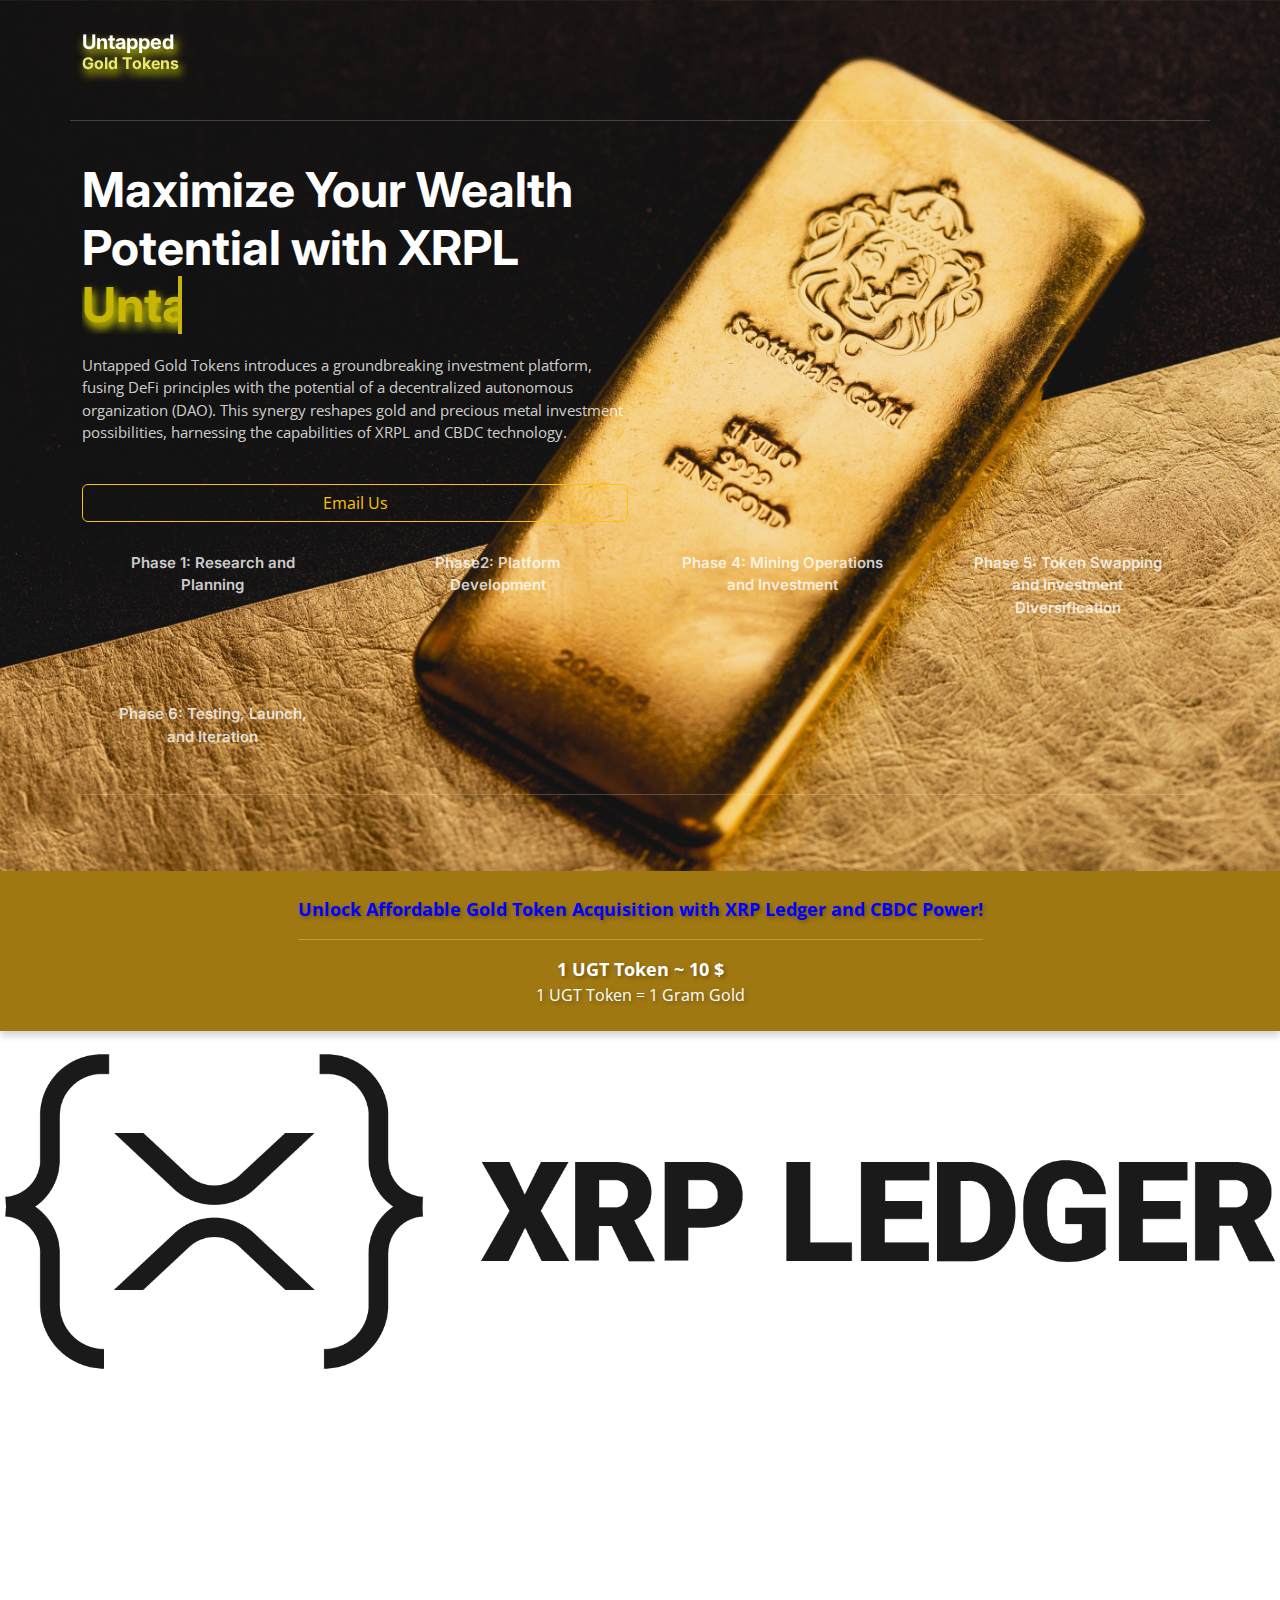
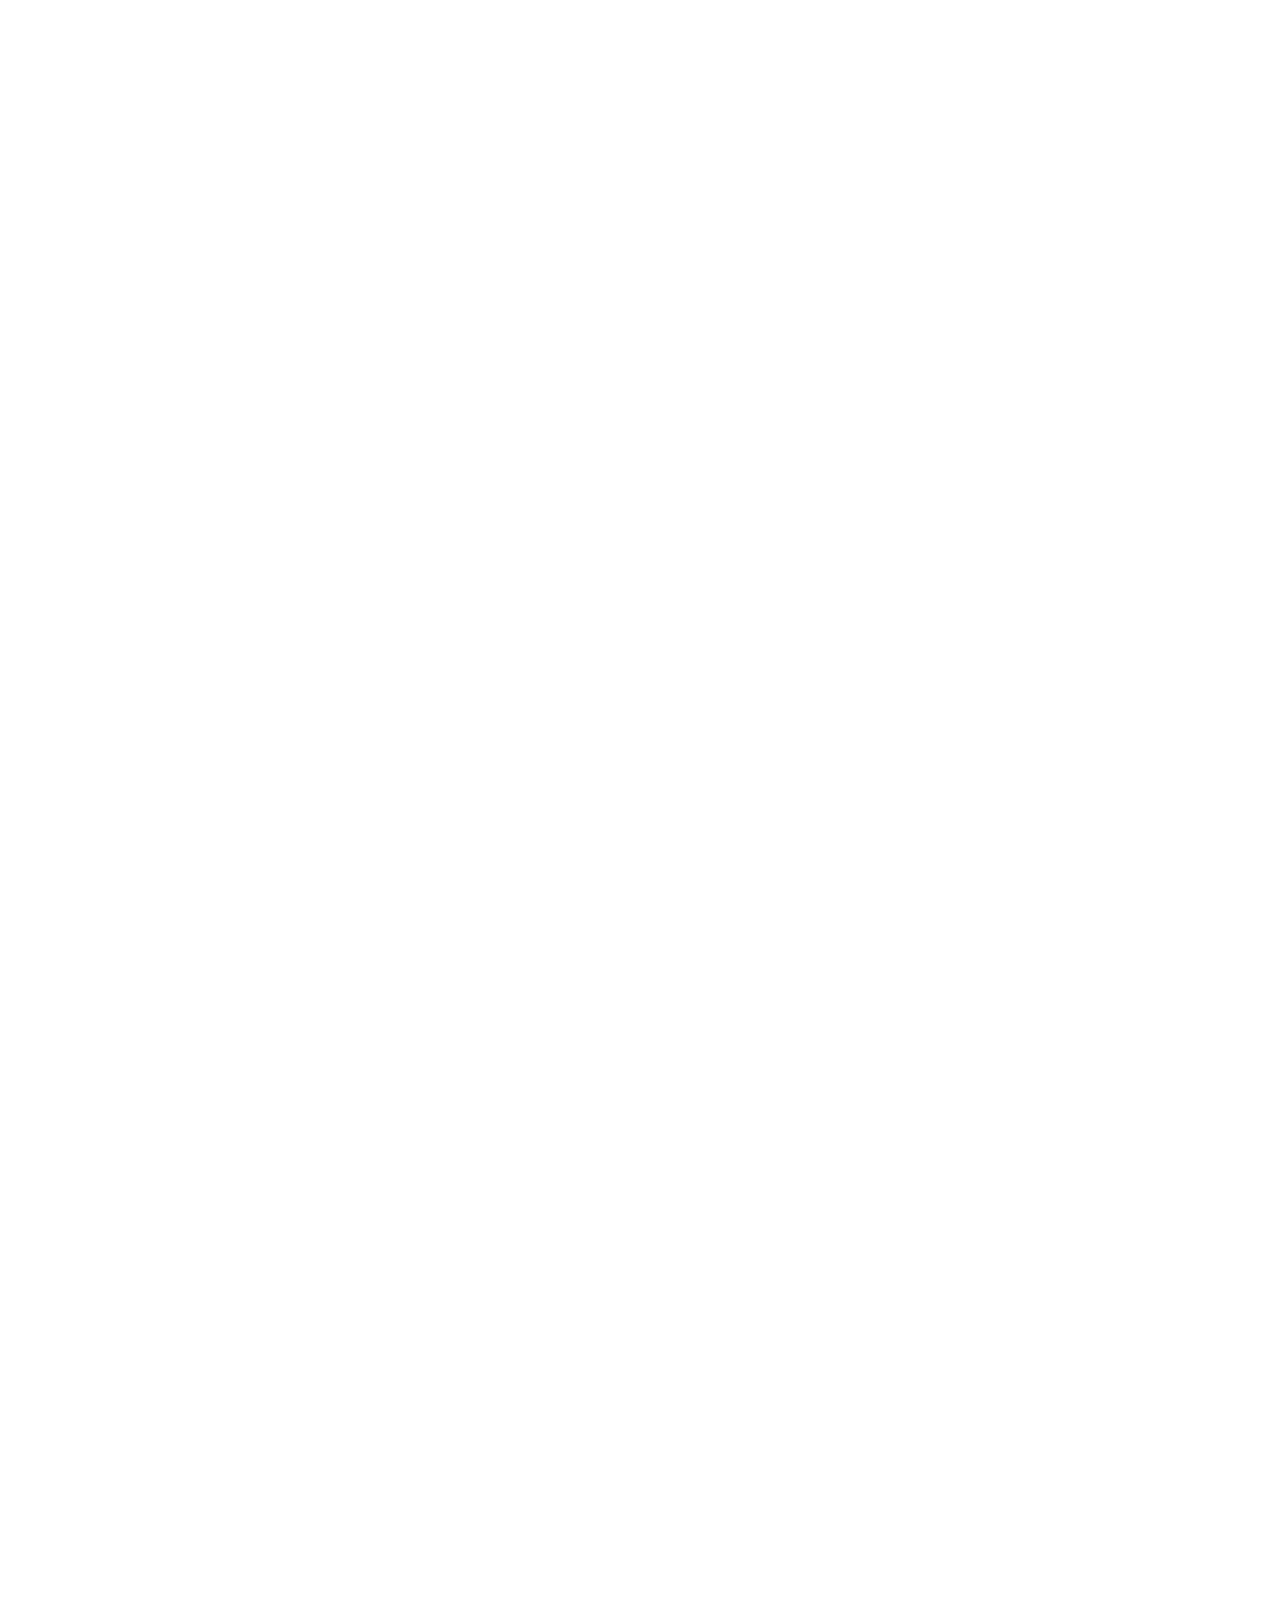
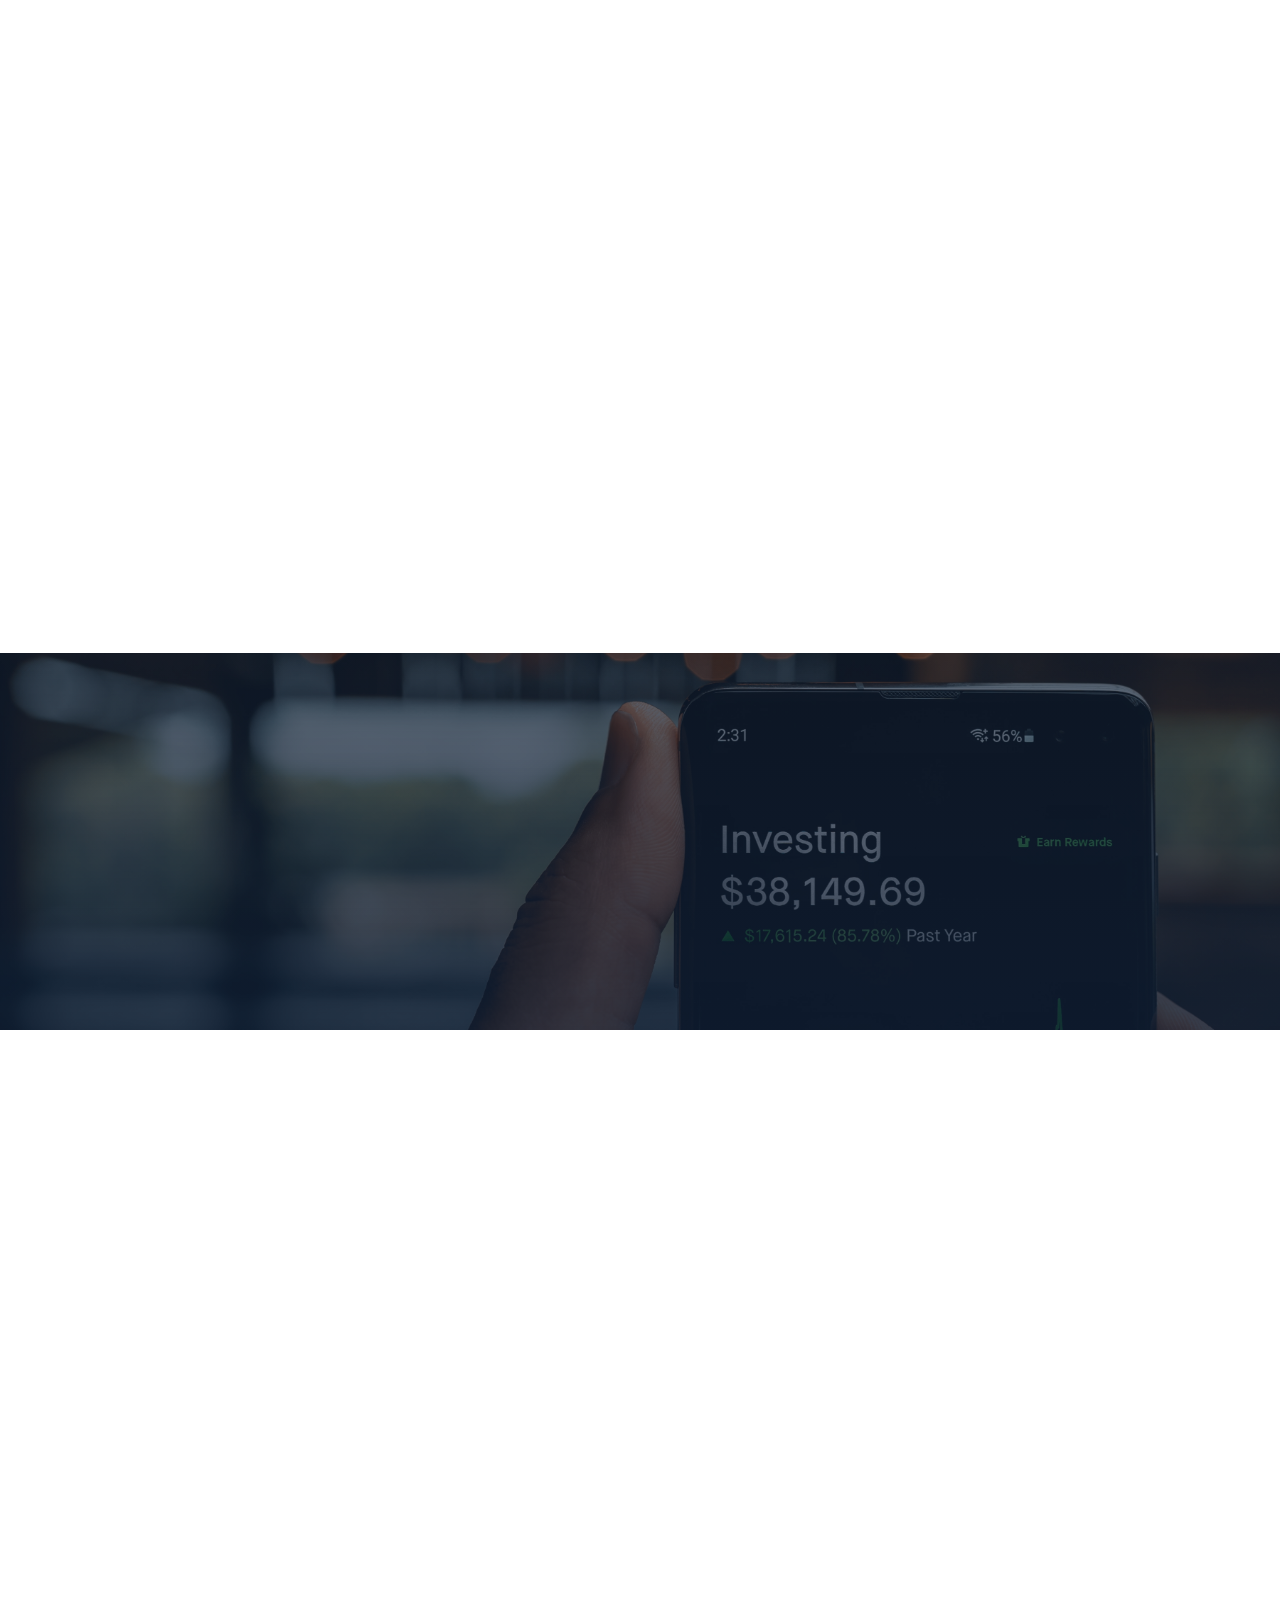
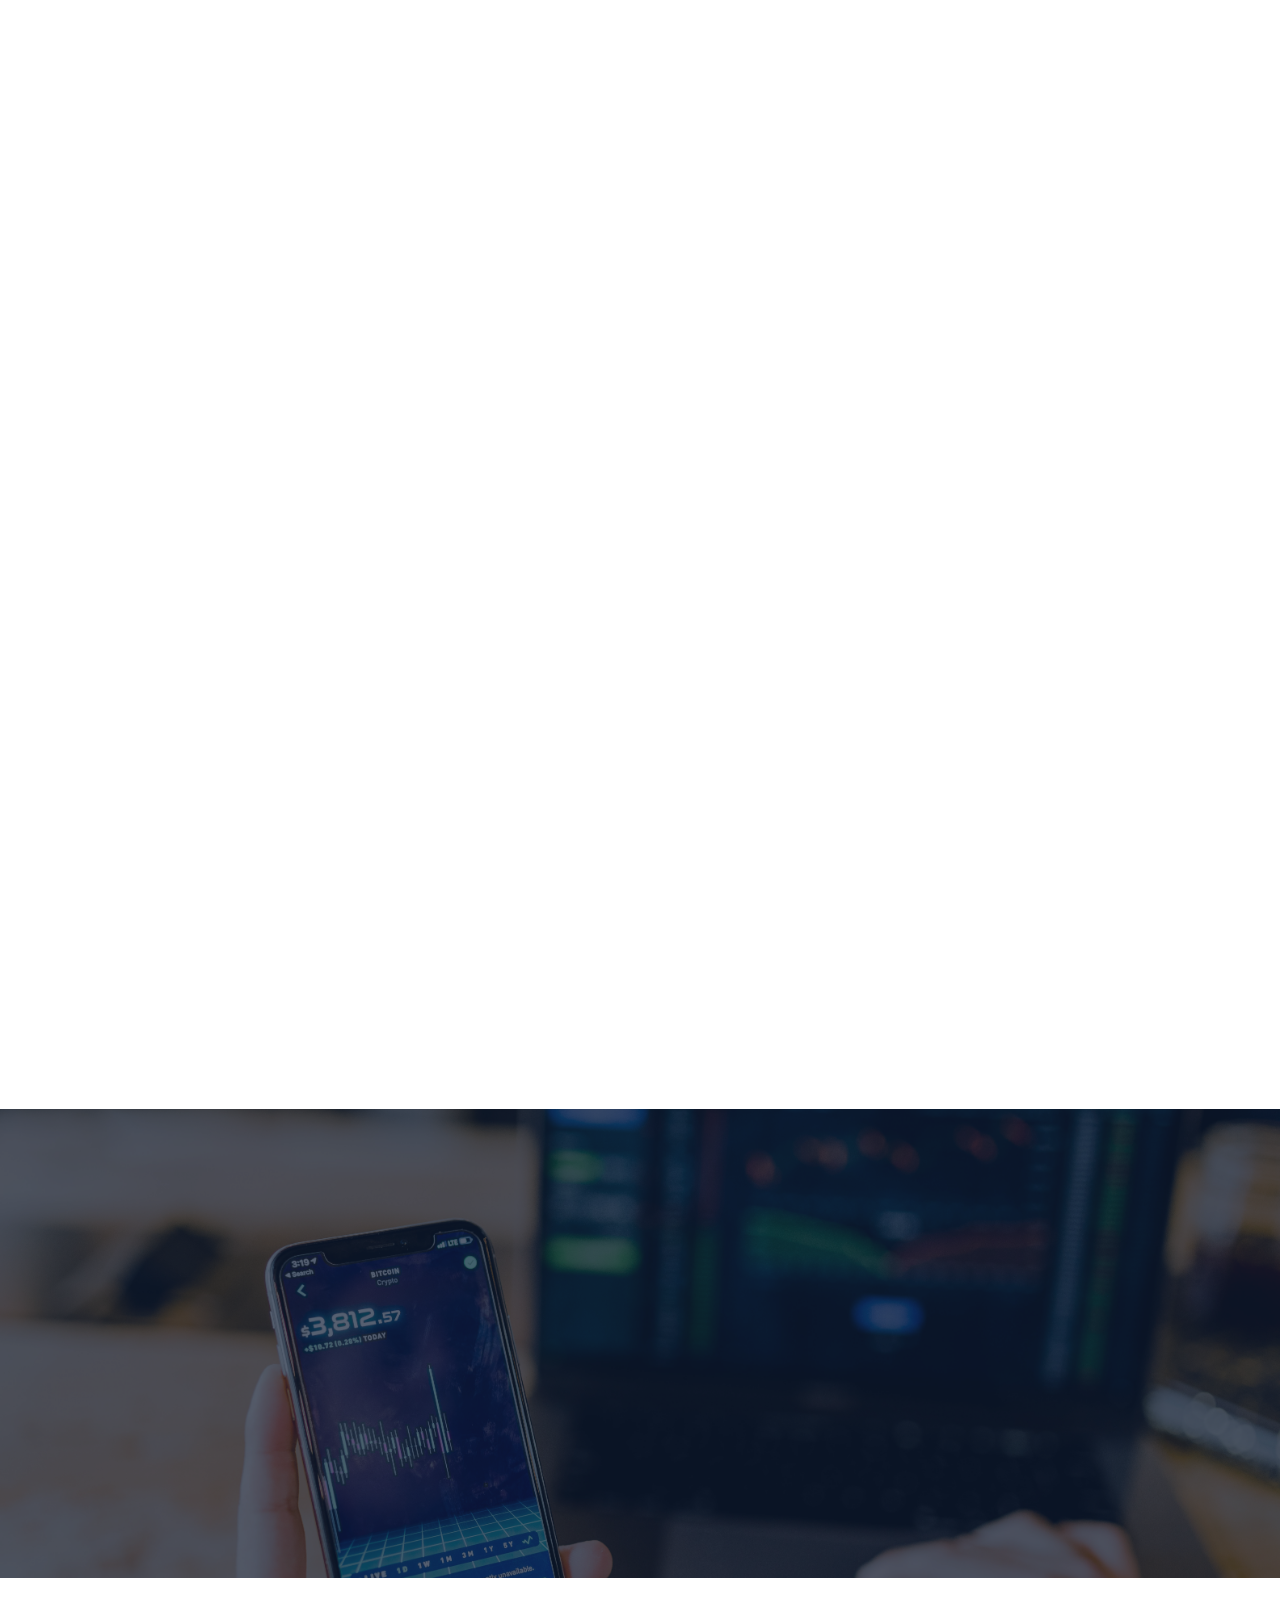
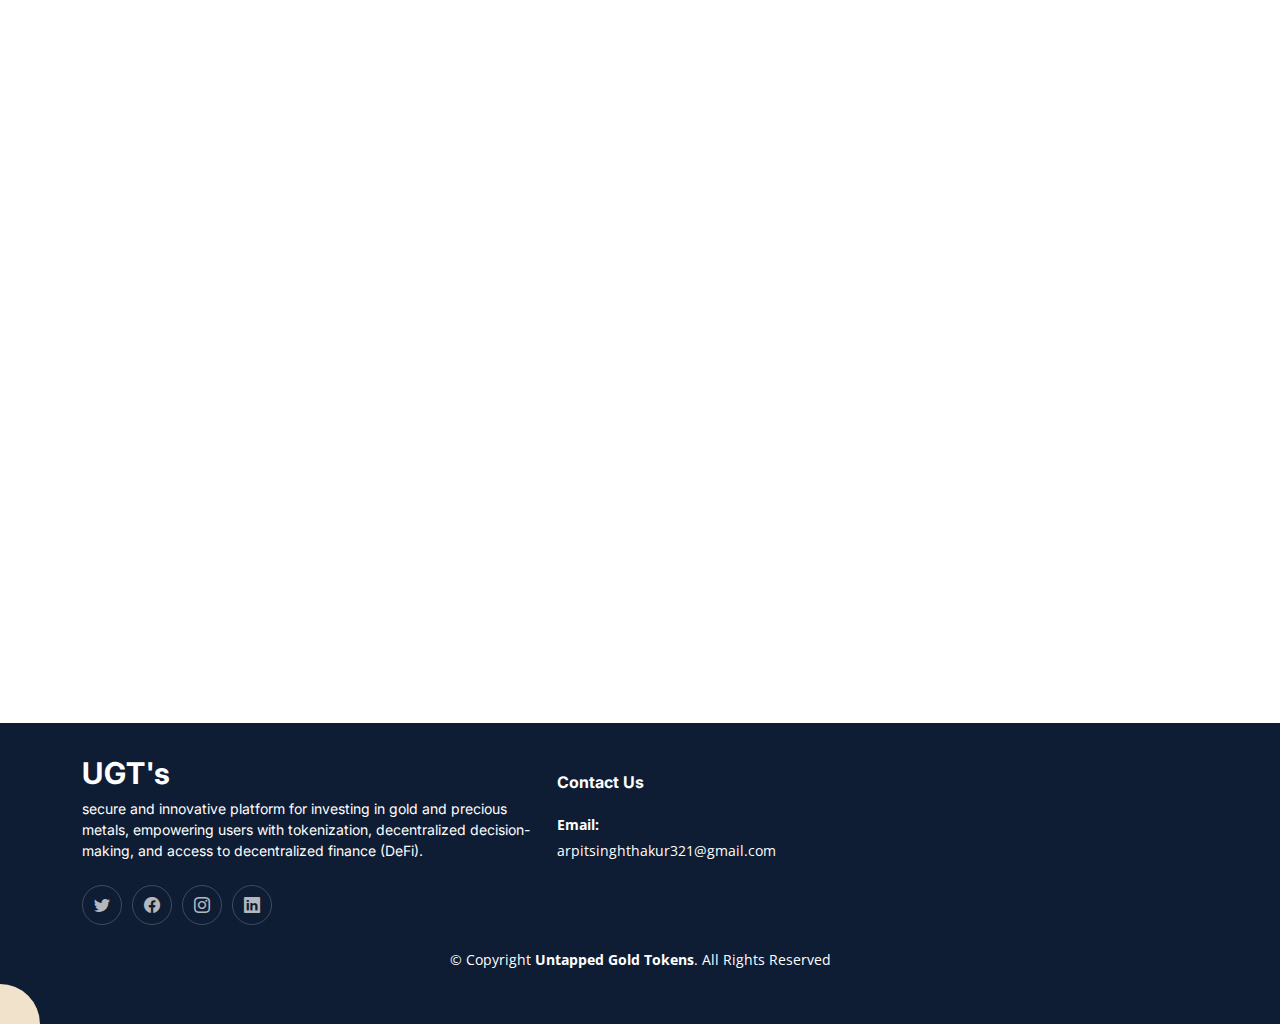
==== index.html @ 52761f06 "Project Completed" ====
<!DOCTYPE html>
<html lang="en">

<head>
  <meta charset="utf-8">
  <meta content="width=device-width, initial-scale=1.0" name="viewport">

  <title>Untapped Gold Tokens</title>
  <meta content="" name="description">
  <meta content="" name="keywords">

  <!-- Favicons -->
  <link href="assets/img/logo_gold.png" rel="icon">
  <link href="assets/img/apple-touch-icon.png" rel="apple-touch-icon">

  <!-- Google Fonts -->
  <link rel="preconnect" href="https://fonts.googleapis.com">
  <link rel="preconnect" href="https://fonts.gstatic.com" crossorigin>
  <link href="https://fonts.googleapis.com/css2?family=Open+Sans:ital,wght@0,300;0,400;0,500;0,600;0,700;1,300;1,400;1,600;1,700&family=Poppins:ital,wght@0,300;0,400;0,500;0,600;0,700;1,300;1,400;1,500;1,600;1,700&family=Inter:ital,wght@0,300;0,400;0,500;0,600;0,700;1,300;1,400;1,500;1,600;1,700&display=swap" rel="stylesheet">

  <!-- Vendor CSS Files -->
  <link href="assets/vendor/bootstrap/css/bootstrap.min.css" rel="stylesheet">
  <link href="assets/vendor/bootstrap-icons/bootstrap-icons.css" rel="stylesheet">
  <link href="assets/vendor/fontawesome-free/css/all.min.css" rel="stylesheet">
  <link href="assets/vendor/glightbox/css/glightbox.min.css" rel="stylesheet">
  <link href="assets/vendor/swiper/swiper-bundle.min.css" rel="stylesheet">
  <link href="assets/vendor/aos/aos.css" rel="stylesheet">

  <!-- Template Main CSS File -->
  <link href="assets/css/main.css" rel="stylesheet">
  <link rel="stylesheet" href="./assets/css/cursor.css">
  <link rel="stylesheet" href="./assets/css/ugt-title.css">
<link rel="stylesheet" href="./assets/css/slider.css">

  <script>
    function sendEmail() {
        window.location.href = 'mailto:arpitsinghthakur321@gmail.com?subject=Hey,%20I%20want%20to%20know%20about%20your%20project.';
    }
</script>

</head>

<body>

  <!-- ======= Header ======= -->
  <header id="header" class="header d-flex align-items-center fixed-top">
    <div class="container-fluid container-xl d-flex align-items-center justify-content-between">

      <a href="index.html" class="logo d-flex align-items-center">
        <!-- Uncomment the line below if you also wish to use an image logo -->
        <!-- <img src="assets/img/logo.png" alt=""> -->
        <h1 style="font-size: 20px; text-shadow: yellow 2px 5px 10px;">Untapped
          <br>
         <p style="font-size:16px; color:rgb(232, 232, 110);  "> Gold Tokens<p > 

         </h1>
          <img style="height: 10px; margin-bottom:17px" src="../Logis/assets/img/logo_gold.png" alt="">
      </a>

      <i class="mobile-nav-toggle mobile-nav-show bi bi-list"></i>
      <i class="mobile-nav-toggle mobile-nav-hide d-none bi bi-x"></i>
      

      <nav id="navbar" class="navbar">
        <ul>
          <!-- <li><a class="get-a-quote btn btn-warning" href="https://goldy-dao.vercel.app/">UGT's DAO</a></li> -->
          <!-- <li><a class="get-a-quote btn btn-warning " href="connectwallet.html">Buy Now</a></li> -->
        </ul>
      </nav>


    </div>
  </header><!-- End Header -->
  <!-- End Header -->

  <!-- ======= Hero Section ======= -->
  <section id="hero" autoplay muted loop id="video-background" class="hero d-flex align-items-center">

    <div class="container">
      <div class="row gy-4 d-flex justify-content-between">
        <div class="col-lg-6 order-2 order-lg-1 d-flex flex-column justify-content-center">
          <h2 data-aos="fade-up">Maximize Your Wealth Potential with XRPL
            <br> <span class="heading-anmate hover-this" style="color: rgba(14, 9, 9, 0.009);" data-text="Untapped Gold Tokens">Untapped Gold Tokens</span></h2>
          <p data-aos="fade-up" data-aos-delay="100"> Untapped Gold Tokens introduces a groundbreaking investment platform, fusing DeFi principles with the potential of a decentralized autonomous organization (DAO). This synergy reshapes gold and precious metal investment possibilities, harnessing the capabilities of XRPL and CBDC technology.  </p>


            <button type="submit" class="btn btn-outline-warning" onclick="sendEmail()">Email Us</button>


        </div>

        <hr>

      </div>

      <div class="row gy-4" data-aos="fade-up" data-aos-delay="400">

        <div class="col-lg-3 col-6">
          <div class="stats-item text-center w-100 h-100">
            <!-- <span data-purecounter-start="0" data-purecounter-end="232" data-purecounter-duration="1" class="purecounter"></span> -->
            <p>Phase 1: Research and Planning</p>
          </div>
        </div><!-- End Stats Item -->

        <div class="col-lg-3 col-6">
          <div class="stats-item text-center w-100 h-100">
            <p>Phase2: Platform Development</p>
          </div>
        </div><!-- End Stats Item -->

        <!-- <div class="col-lg-3 col-6">
          <div class="stats-item text-center w-100 h-100">
            <p>Phase 3: Smart Contract Development </p>
          </div>
        </div> -->
        <!-- End Stats Item -->

        <div class="col-lg-3 col-6">
          <div class="stats-item text-center w-100 h-100">
            <p>Phase 4: Mining Operations and Investment</p>
          </div>
        </div>
        <div class="col-lg-3 col-6">
          <div class="stats-item text-center w-100 h-100">
            <p>Phase 5: Token Swapping and Investment Diversification</p>
          </div>
        </div>
        <div class="col-lg-3 col-6">
          <div class="stats-item text-center w-100 h-100">
            <p>Phase 6: Testing, Launch, and Iteration</p>
          </div>
        </div><!-- End Stats Item -->

      </div>


      <hr>
    </div>
    <!-- </video> -->
  </section><!-- End Hero Section -->


  <section style="height: 100px; background-color: rgba(155, 112, 4, 0.945); display: flex; flex-direction: column; justify-content: center; align-items: center; text-align: center; box-shadow: 0px 4px 8px rgba(0, 0, 0, 0.2);">
    <span style="color: white; font-weight: bold; font-size: 18px; text-shadow: 2px 2px 4px rgba(0, 0, 0, 0.3);">
   <span style="color: blue;">   Unlock Affordable Gold Token Acquisition with XRP Ledger and CBDC Power!</span>
      <hr>
      1 UGT Token ~ 10 $
    </span>
    <span style="color: white; font-size: 16px; text-shadow: 2px 2px 4px rgba(0, 0, 0, 0.3);">
      1 UGT Token = 1 Gram Gold
    </span>
  </section>
  
  <div class="slider">
    <div class="slider-content">
      <img src="./assets/img/xrp.png" alt="Image 1">
      <img style="margin: 0 25vw;" src="./assets/img/ripple1.jpg" alt="Image 2">
      <img src="./assets/img/CBDC.png" alt="Image 3">
      <!-- Add more images here -->
    </div>
  </div>


  <main id="main">

    <!-- ======= Featured  Section ======= -->
    <section id="featured-services" class="featured-services">
      <div class="container">

        <div class="row gy-4">

          <div class="col-lg-4 col-md-6 service-item d-flex" data-aos="fade-up">
            <div class="icon flex-shrink-0"><i class="fa-solid fa-shield-halved"></i></div>
            <div>
              <h4 class="title">Security With XRP Ledger </h4>
              <p class="description">We prioritize the highest level of security for your investments. Our platform implements robust measures to safeguard your funds, sensitive data, and transactions. We utilize encryption, two-factor authentication, and conduct regular security audits to ensure your peace of mind</p>
              <!-- <a href="#" class="readmore stretched-link"><span>Learn More</span><i class="bi bi-arrow-right"></i></a> -->
            </div>
          </div>
          <!-- End Service Item -->

          <div class="col-lg-4 col-md-6 service-item d-flex" data-aos="fade-up" data-aos-delay="100">
            <div class="icon flex-shrink-0"><i class="fa-solid fa-circle-check"></i></div>
            <div>
              <h4 class="title">Transparency</h4>
              <p class="description">We believe in creating a transparent ecosystem where you have full visibility into your investments. We provide regular updates, reports, and real-time data on mining operations, investment performance, and token rewards. Our goal is to build trust and confidence by keeping you informed every step of the way.</p>
              <!-- <a href="#" class="readmore stretched-link"><span>Learn More</span><i class="bi bi-arrow-right"></i></a> -->
            </div>
          </div><!-- End Service Item -->

          <div class="col-lg-4 col-md-6 service-item d-flex" data-aos="fade-up" data-aos-delay="200">
            <div class="icon flex-shrink-0"><i class="fa-solid fa-user-circle"></i></div>
            <div>
              <h4 class="title">User Experience</h4>
              <p class="description">Your experience matters to us. We have designed our platform to deliver an intuitive and user-friendly interface. We strive to simplify the investment process, provide easy access to relevant information, and offer a seamless user experience. Our focus on design, responsiveness, and functionality aims to enhance your satisfaction and engagement with our platform.</p>
              <!-- <a href="#" class="readmore stretched-link"><span>Learn More</span><i class="bi bi-arrow-right"></i></a> -->
            </div>
          </div><!-- End Service Item -->

        </div>

      </div>
    </section><!-- End Featured Services Section -->

    <!-- ======= About Us Section ======= -->
    <section id="about" class="about pt-0">
      <div class="container" data-aos="fade-up">

        <div class="row gy-4">
          <div class="col-lg-6 position-relative align-self-start order-lg-last order-first">
            <img src="assets/img/gsp1.jpg" class="img-fluid " alt="">

            <img src="assets/img/Animation1.png" class="img-fluid" alt="">
    <!-- <a href="https://youtu.be/gdpOwOHu0zo" class="glightbox play-btn"></a> -->
          </div>
          <div class="col-lg-6 content order-last  order-lg-first">
            <h3>About Our Investing Platform</h3>
            <p>
              Our investing platform combines the power of DeFi and DAO to offer a unique opportunity for individuals to invest in gold and other precious metals mines. With transparency and security provided by blockchain technology, we aim to revolutionize the way people invest in the mining industry.
            </p>
            <ul>
              <li data-aos="fade-up" data-aos-delay="100">
                <i class="bi bi-coin"></i>
                <div>
                  <h5>Invest with Ease</h5>
                  <p>Our platform allows for seamless investing through cryptocurrency, providing a convenient and efficient way to participate in the mining sector.</p>
                </div>
              </li>
              <li data-aos="fade-up" data-aos-delay="200">
                <i class="bi bi-bar-chart-line-fill"></i>
                <div>
                  <h5>Earn Potential Returns</h5>
                  <p>By investing in our mines, you have the opportunity to earn substantial returns as the mining operations extract precious metals from the earth.</p>
                </div>
              </li>
              <li data-aos="fade-up" data-aos-delay="300">
                <i class="bi bi-currency-exchange"></i>
                <div>
                  <h5>Token Swapping for Flexibility</h5>
                  <p>Our platform also enables you to swap your investment tokens for other cryptocurrencies, allowing you to diversify your portfolio within the platform.</p>
                </div>
              </li>
            </ul>
          </div>
        </div>
        


      </div>
    </section><!-- End About Us Section -->

    <!-- ======= Services Section ======= -->
    <section id="service" class="services pt-0">
      <div class="container" data-aos="fade-up">

        <div class="section-header">
          <span>Empower Your Investments with Our Innovative Platform </span>
          <h2>Empower Your Investments with Our Innovative Platform</h2>

        </div>

        <div class="row gy-4 ">

          <div class="col-lg-4 col-md-6" data-aos="fade-up" data-aos-delay="100">
            <div class="card ">
              <div class="card-img">
                <img src="assets/img/GOLD-PRE-METALS.jpg" alt="" class="img-fluid">
              </div>
              <h3><a href="#" class="stretched-link">Gold and Precious Metals Investment</a></h3>
              <p>Explore the potential of investing in gold and other precious metals. Discover the stability, value appreciation, and diversification benefits offered by these coveted assets. Our platform provides a seamless avenue for individuals to participate in the lucrative world of gold and precious metals investment.</p>
            </div>
          </div><!-- End Card Item -->

          <div class="col-lg-4 col-md-6" data-aos="fade-up" data-aos-delay="200">
            <div class="card">
              <div class="card-img">
                <img src="assets/img/A2.webp" alt="" class="img-fluid">
              </div>
              <h3><a href="#" class="stretched-link">DAO Structure</a></h3>
              <p>Experience the power of decentralized autonomous organization (DAO) on our platform. Engage in democratic decision-making processes, where stakeholders collectively shape the future of our investment initiatives. With our DAO structure, your voice matters, and you play an active role in shaping the direction of our platform.</p>
            </div>
          </div><!-- End Card Item -->

          <div class="col-lg-4 col-md-6" data-aos="fade-up" data-aos-delay="300">
            <div class="card">
              <div class="card-img">
                <img src="assets/img/TOKENIZATION.jpg" alt="" class="img-fluid">
              </div>
              <h3><a href="#" class="stretched-link">Tokenization</a></h3>
              <p>Unlock the benefits of tokenization through our platform. Tokenization allows you to represent real-world assets, such as gold and precious metals, in the form of digital tokens. Benefit from increased liquidity, fractional ownership, and seamless transferability that tokenization offers, revolutionizing the way you invest and interact with assets.</p>
            </div>
          </div><!-- End Card Item -->

          <div class="col-lg-4 col-md-6" data-aos="fade-up" data-aos-delay="400">
            <div class="card">
              <div class="card-img">
                <img src="assets/img/DECENTRALIZE.jpg" alt="" class="img-fluid">
              </div>
              <h3><a href="#" class="stretched-link">Decentralization</a></h3>
              <p>Embrace the power of decentralization within our investment ecosystem. Our platform leverages blockchain technology to eliminate intermediaries, enhance transparency, and empower individuals in their investment journey. Experience a decentralized marketplace where you have greater control over your investments and a more inclusive financial ecosystem.
              </p>
            </div>
          </div><!-- End Card Item -->

          <div class="col-lg-4 col-md-6" data-aos="fade-up" data-aos-delay="500">
            <div class="card">
              <div class="card-img">
                <img src="assets/img/A4.jpg" alt="" class="img-fluid">
              </div>
              <h3><a href="#" class="stretched-link">DeFi Platform</a></h3>
              <p>Engage with our cutting-edge decentralized finance (DeFi) platform. Seamlessly access a suite of financial services, such as lending, borrowing, yield farming, and more, all powered by smart contracts and built on the principles of trustlessness and automation. Discover the limitless possibilities of DeFi and take control of your financial future.</p>
            </div>
          </div><!-- End Card Item -->

          <div class="col-lg-4 col-md-6" data-aos="fade-up" data-aos-delay="600">
            <div class="card">
              <div class="card-img">
                <img src="assets/img/A5.jpg" alt="" class="img-fluid">
              </div>
              <h3><a href="#" class="stretched-link">Secure Oracle Data for Mining</a></h3>
              <p>Trust in the accuracy and reliability of our mining operations with secure oracle data. We leverage advanced data integration techniques to ensure that the information used for mining activities is verifiable, tamper-proof, and obtained from trusted sources. Our commitment to secure oracle data ensures the integrity and transparency of our mining processes.</p>
            </div>
          </div><!-- End Card Item -->

        </div>

      </div>
    </section><!-- End Services Section -->

    <!-- ======= Call To Action Section ======= -->
    <section id="call-to-action" class="call-to-action">
      <div class="container" data-aos="zoom-out">

        <div class="row justify-content-center">
          <div class="col-lg-8 text-center">
            <h3>Connect with us</h3>
            <p> We value your feedback, questions, and inquiries. Feel free to reach out to us using the contact information below. Our dedicated team is ready to assist you.</p>
            <a class="cta-btn" href="#">Email</a>
          </div>
        </div>

      </div>
    </section><!-- End Call To Action Section -->

    <!-- ======= Features Section ======= -->
    <section id="features" class="features">
      <div class="container">

        <div class="row gy-4 align-items-center features-item" data-aos="fade-up">

          <div class="col-md-5">
            <img src="assets/img/B1.png" class="img-fluid" alt="">
          </div>
          <div class="col-md-7">
            <h3>Secure Your Investments with Unparalleled Protection</h3>
            <p class="fst-italic">
              Rest easy knowing that we prioritize the safety of your investments above all else.
            </p>
            <ul>
              <li><i class="bi bi-check"></i> Our robust security measures and cutting-edge technology safeguard your assets, providing you with peace of mind and confidence in the long-term growth of your portfolio.</li>
            </ul>
          </div>
        </div><!-- Features Item -->

        <div class="row gy-4 align-items-center features-item" data-aos="fade-up">
          <div class="col-md-5 order-1 order-md-2">
            <img src="assets/img/B2.avif" class="img-fluid" alt="">
          </div>
          <div class="col-md-7 order-2 order-md-1">
            <h3>Unleash the Power of Compound Returns</h3>
            <p class="fst-italic">
              Experience the magic of compounding as your investments grow exponentially over time. Our platform empowers you to harness the potential of compound returns, amplifying the value of your initial investment and accelerating your path to financial prosperity.
            </p>
          </div>
        </div><!-- Features Item -->

        <div class="row gy-4 align-items-center features-item" data-aos="fade-up">
          <div class="col-md-5">
            <img src="assets/img/B3.png" class="img-fluid" alt="">
          </div>
          <div class="col-md-7">
            <h3>Transparent and Trustworthy</h3>
            <p>Your Investment, Your Control:
              Transparency and trust are at the core of our platform. We believe in empowering our users with full visibility into their investments, ensuring complete control over their financial future. With us, you can make informed decisions, track your returns, and witness the growth of your portfolio in real-time</p>
    
          </div>
        </div><!-- Features Item -->

        <div class="row gy-4 align-items-center features-item" data-aos="fade-up">
          <div class="col-md-5 order-1 order-md-2">
            <img src="assets/img/B4.jpg" class="img-fluid" alt="">
          </div>
          <div class="col-md-7 order-2 order-md-1">
            <h3>Join a Thriving Community of Like-Minded Investors</h3>
            <p class="fst-italic">
              Become part of a vibrant community of investors who share your passion for wealth creation. Connect, collaborate, and learn from fellow investors, industry experts, and thought leaders. Together, we are building a community-driven ecosystem that fosters knowledge exchange, support, and collective success.
            </p>
            <!-- <p>
              Ullamco laboris nisi ut aliquip ex ea commodo consequat. Duis aute irure dolor in reprehenderit in voluptate
              velit esse cillum dolore eu fugiat nulla pariatur. Excepteur sint occaecat cupidatat non proident, sunt in
              culpa qui officia deserunt mollit anim id est laborum
            </p> -->
          </div>
        </div><!-- Features Item -->

      </div>
    </section><!-- End Features Section -->



    <!-- ======= Team Name Section ======= -->
    <section id="testimonials" class="testimonials">
      <div class="container">

        <div class="slides-1 swiper" data-aos="fade-up">
          <div class="swiper-wrapper">

            <div class="swiper-slide">
              <div class="testimonial-item">
                <img src="assets/img/testimonials/pascal.png" class="testimonial-img" alt="">
                <h3>Pascal Lauria </h3>
                <!-- <h4>Ceo &amp; Founder</h4> -->
                <div class="stars">
                  <i class="bi bi-star-fill"></i><i class="bi bi-star-fill"></i><i class="bi bi-star-fill"></i><i class="bi bi-star-fill"></i><i class="bi bi-star-fill"></i>
                </div>
                <p>
                  <i class="bi bi-quote quote-icon-left"></i>
                  Pioneering the future of financial freedom and empowering individuals through innovative solutions and opportunities in the digital world.
                  <i class="bi bi-quote quote-icon-right"></i>
                </p>
              </div>
            </div><!-- End team item -->

            <div class="swiper-slide">
              <div class="testimonial-item">
                <img src="assets/img/testimonials/fabian.png" class="testimonial-img" alt="">
                <h3>Fabian Owuor</h3>
                <!-- <h4>Designer</h4> -->
                <div class="stars">
                  <i class="bi bi-star-fill"></i><i class="bi bi-star-fill"></i><i class="bi bi-star-fill"></i><i class="bi bi-star-fill"></i><i class="bi bi-star-fill"></i>
                </div>
                <p>
                  <i class="bi bi-quote quote-icon-left"></i>
                  Harnessing our profound expertise in blockchain technology and honed developer skills, we're revolutionizing the technological landscape. Our unwavering commitment lies in creating a secure and efficient ecosystem that facilitates seamless decentralized transactions.
                  <i class="bi bi-quote quote-icon-right"></i>
                </p>
              </div>
            </div><!-- End testimonial item -->

            <div class="swiper-slide">
              <div class="testimonial-item">
                <img src="assets/img/testimonials/maria.png" class="testimonial-img" alt="">
                <h3>Maria. AJ. Lindström </h3>
                <!-- <h4>Financial Advisor</h4> -->
                <div class="stars">
                  <i class="bi bi-star-fill"></i><i class="bi bi-star-fill"></i><i class="bi bi-star-fill"></i><i class="bi bi-star-fill"></i><i class="bi bi-star-fill"></i>
                </div>
                <p>
                  <i class="bi bi-quote quote-icon-left"></i>
                  Guided by a vision of inclusivity and sustainable growth, we strive to revolutionize the investment landscape, providing exceptional value and fostering meaningful connections with our clients.
                
                  <i class="bi bi-quote quote-icon-right"></i>
                </p>
              </div>
            </div><!-- End testimonial item -->

            <div class="swiper-slide">
              <div class="testimonial-item">
                <img src="assets/img/testimonials/Arpit.png" class="testimonial-img" alt="">
                <h3>Arpit Singh</h3>
                <!-- <h4>CTO</h4> -->
                <div class="stars">
                  <i class="bi bi-star-fill"></i><i class="bi bi-star-fill"></i><i class="bi bi-star-fill"></i><i class="bi bi-star-fill"></i><i class="bi bi-star-fill"></i>
                </div>
                <p>
                  <i class="bi bi-quote quote-icon-left"></i>
              

                  Redefining the technological landscape with cutting-edge blockchain solutions and unrivaled expertise, we are committed to building a secure and efficient ecosystem for seamless decentralized transactions.
                  <i class="bi bi-quote quote-icon-right"></i>
                </p>
              </div>
            </div><!-- End testimonial item -->

            <div class="swiper-slide">
              <div class="testimonial-item">
                <img src="assets/img/testimonials/Oliber.png" class="testimonial-img" alt="">
                <h3>Oliver Parakenings</h3>
                <!-- <h4>CEO</h4> -->
                <div class="stars">
                  <i class="bi bi-star-fill"></i><i class="bi bi-star-fill"></i><i class="bi bi-star-fill"></i><i class="bi bi-star-fill"></i><i class="bi bi-star-fill"></i>
                </div>
                <p>
                  <i class="bi bi-quote quote-icon-left"></i>
                  Harnessing the power of experience and knowledge, our advisory team provides invaluable guidance, unlocking new avenues of growth and ensuring the success of our ventures.
                 
                 
                  <i class="bi bi-quote quote-icon-right"></i>
                </p>
              </div>
            </div><!-- End testimonial item -->

            <div class="swiper-slide">
              <div class="testimonial-item">
                <img src="assets/img/testimonials/Paul.jpg" class="testimonial-img" alt="">
                <h3>Paul Best</h3>
                <!-- <h4>CEO</h4> -->
                <div class="stars">
                  <i class="bi bi-star-fill"></i><i class="bi bi-star-fill"></i><i class="bi bi-star-fill"></i><i class="bi bi-star-fill"></i><i class="bi bi-star-fill"></i>
                </div>
                <p>
                  <i class="bi bi-quote quote-icon-left"></i>
                
                  Igniting possibilities through strategic marketing campaigns and creative storytelling, we are dedicated to amplifying our brand's presence and ensuring our message reaches every corner of the globe.
                  <i class="bi bi-quote quote-icon-right"></i>
                </p>
              </div>
            </div><!-- End testimonial item -->


            <!-- End testimonial item -->

          </div>
          <div class="swiper-pagination"></div>
        </div>

      </div>
    </section><!-- End Testimonials Section -->

    <!-- ======= Frequently Asked Questions Section ======= -->
    <section id="faq" class="faq">
      <div class="container" data-aos="fade-up">

        <div class="section-header">
          <span>Frequently Asked Questions</span>
          <h2>Frequently Asked Questions</h2>

        </div>

        <div class="row justify-content-center" data-aos="fade-up" data-aos-delay="200">
          <div class="col-lg-10">

            <div class="accordion accordion-flush" id="faqlist">

              <div class="accordion-item">
                <h3 class="accordion-header">
                  <button class="accordion-button collapsed" type="button" data-bs-toggle="collapse" data-bs-target="#faq-content-1">
                    <i class="bi bi-question-circle question-icon"></i>
                    What types of investments can I make on your platform?
                  </button>
                </h3>
                <div id="faq-content-1" class="accordion-collapse collapse" data-bs-parent="#faqlist">
                  <div class="accordion-body">
                    Our platform specializes in gold and precious metals investments. You can participate in the investment opportunities related to these assets, leveraging their stability, value appreciation, and diversification benefits.
                  </div>
                </div>
              </div><!-- # Faq item-->

              <div class="accordion-item">
                <h3 class="accordion-header">
                  <button class="accordion-button collapsed" type="button" data-bs-toggle="collapse" data-bs-target="#faq-content-2">
                    <i class="bi bi-question-circle question-icon"></i>
                    How secure is my investment on your platform?
                  </button>
                </h3>
                <div id="faq-content-2" class="accordion-collapse collapse" data-bs-parent="#faqlist">
                  <div class="accordion-body">
                    We prioritize the security of your investment. Our platform utilizes robust security measures, including encryption protocols and multi-factor authentication, to ensure the safety of your assets. Additionally, we follow industry best practices to safeguard your information and maintain a secure environment.
                  </div>
                </div>
              </div><!-- # Faq item-->

              <div class="accordion-item">
                <h3 class="accordion-header">
                  <button class="accordion-button collapsed" type="button" data-bs-toggle="collapse" data-bs-target="#faq-content-3">
                    <i class="bi bi-question-circle question-icon"></i>
                    Can I access my investment portfolio and track its performance?
                  </button>
                </h3>
                <div id="faq-content-3" class="accordion-collapse collapse" data-bs-parent="#faqlist">
                  <div class="accordion-body">
                    Absolutely! Our platform provides you with a user-friendly interface where you can access your investment portfolio at any time. You can track the performance of your investments, monitor returns, and view detailed reports to stay informed about the progress of your portfolio.
                  </div>
                </div>
              </div><!-- # Faq item-->

              <div class="accordion-item">
                <h3 class="accordion-header">
                  <button class="accordion-button collapsed" type="button" data-bs-toggle="collapse" data-bs-target="#faq-content-4">
                    <i class="bi bi-question-circle question-icon"></i>
                    What is tokenization and how does it benefit me as an investor?
                  </button>
                </h3>
                <div id="faq-content-4" class="accordion-collapse collapse" data-bs-parent="#faqlist">
                  <div class="accordion-body">
                    <i class="bi bi-question-circle question-icon"></i>
                    Tokenization is the process of representing real-world assets, such as gold and precious metals, as digital tokens on the blockchain. As an investor, tokenization offers benefits such as increased liquidity, fractional ownership, and seamless transferability of assets. It provides you with greater flexibility and accessibility in managing your investments.
                  </div>
                </div>
              </div><!-- # Faq item-->

              <div class="accordion-item">
                <h3 class="accordion-header">
                  <button class="accordion-button collapsed" type="button" data-bs-toggle="collapse" data-bs-target="#faq-content-5">
                    <i class="bi bi-question-circle question-icon"></i>
                    How do I participate in the decentralized decision-making process (DAO)?
                  </button>
                </h3>
                <div id="faq-content-5" class="accordion-collapse collapse" data-bs-parent="#faqlist">
                  <div class="accordion-body">
                    Our platform implements a decentralized autonomous organization (DAO) structure. By holding our platform's native tokens, you become a stakeholder and gain voting rights. You can actively participate in democratic decision-making processes, collectively shaping the future of our investment initiatives.
                  </div>
                </div>

                <div class="accordion-item">
                  <h3 class="accordion-header">
                    <button class="accordion-button collapsed" type="button" data-bs-toggle="collapse" data-bs-target="#faq-content-5">
                      <i class="bi bi-question-circle question-icon"></i>
                      What are the benefits of engaging in decentralized finance (DeFi) on your platform?
                    </button>
                  </h3>
                  <div id="faq-content-5" class="accordion-collapse collapse" data-bs-parent="#faqlist">
                    <div class="accordion-body">
                      Engaging with our DeFi platform offers numerous advantages. You can access a wide range of financial services, including lending, borrowing, yield farming, and more, all powered by smart contracts. DeFi eliminates intermediaries, enhances transparency, and empowers you to take control of your financial future.
                    </div>
                  </div>

                  <div class="accordion-item">
                    <h3 class="accordion-header">
                      <button class="accordion-button collapsed" type="button" data-bs-toggle="collapse" data-bs-target="#faq-content-5">
                        <i class="bi bi-question-circle question-icon"></i>
                        How can I get in touch with your customer support team?
                      </button>
                    </h3>
                    <div id="faq-content-5" class="accordion-collapse collapse" data-bs-parent="#faqlist">
                      <div class="accordion-body">
                        If you have any further questions or need assistance, our dedicated customer support team is here to help. You can reach us through our contact page on the website, where you will find our phone number and email address. We strive to provide prompt and reliable support to address your concerns.
                      </div>
                    </div>
              </div><!-- # Faq item-->

            </div>

          </div>
        </div>

      </div>
    </section><!-- End Frequently Asked Questions Section -->

  </main><!-- End #main -->

  <!-- ======= Footer ======= -->
  <footer id="footer" class="footer">

    <div class="container">
      <div class="row gy-4">
        <div class="col-lg-5 col-md-12 footer-info">
          <a href="index.html" class="logo d-flex align-items-center">
            <span>UGT's</span>
          </a>
          <p>secure and innovative platform for investing in gold and precious metals, empowering users with tokenization, decentralized decision-making, and access to decentralized finance (DeFi).</p>
          <div class="social-links d-flex mt-4">
            <a href="#" class="twitter"><i class="bi bi-twitter"></i></a>
            <a href="#" class="facebook"><i class="bi bi-facebook"></i></a>
            <a href="#" class="instagram"><i class="bi bi-instagram"></i></a>
            <a href="#" class="linkedin"><i class="bi bi-linkedin"></i></a>
          </div>
        </div>



        <div class="col-lg-3 col-md-12 footer-contact text-center text-md-start">
          <h4>Contact Us</h4>
          <p>
      
            <strong>Email:</strong> arpitsinghthakur321@gmail.com<br>
          </p>

        </div>

      </div>
    </div>

    <div class="container mt-4">
      <div class="copyright">
        &copy; Copyright <strong><span>Untapped Gold Tokens</span></strong>. All Rights Reserved
      </div>
      <div class="credits">

      </div>
    </div>

  </footer><!-- End Footer -->
  <!-- End Footer -->

  <a href="#" class="scroll-top d-flex align-items-center justify-content-center"><i class="bi bi-arrow-up-short"></i></a>

  <div id="preloader"></div>
  <div class="cursor"></div>
  <!-- Vendor JS Files -->
  <script src="assets/vendor/bootstrap/js/bootstrap.bundle.min.js"></script>
  <script src="assets/vendor/purecounter/purecounter_vanilla.js"></script>
  <script src="assets/vendor/glightbox/js/glightbox.min.js"></script>
  <script src="assets/vendor/swiper/swiper-bundle.min.js"></script>
  <script src="assets/vendor/aos/aos.js"></script>
  <script src="assets/vendor/php-email-form/validate.js"></script>
  <script src="assets/js/main.js"></script>
  <script src="./assets/js/cursor.js"></script>
  

</body>

</html>
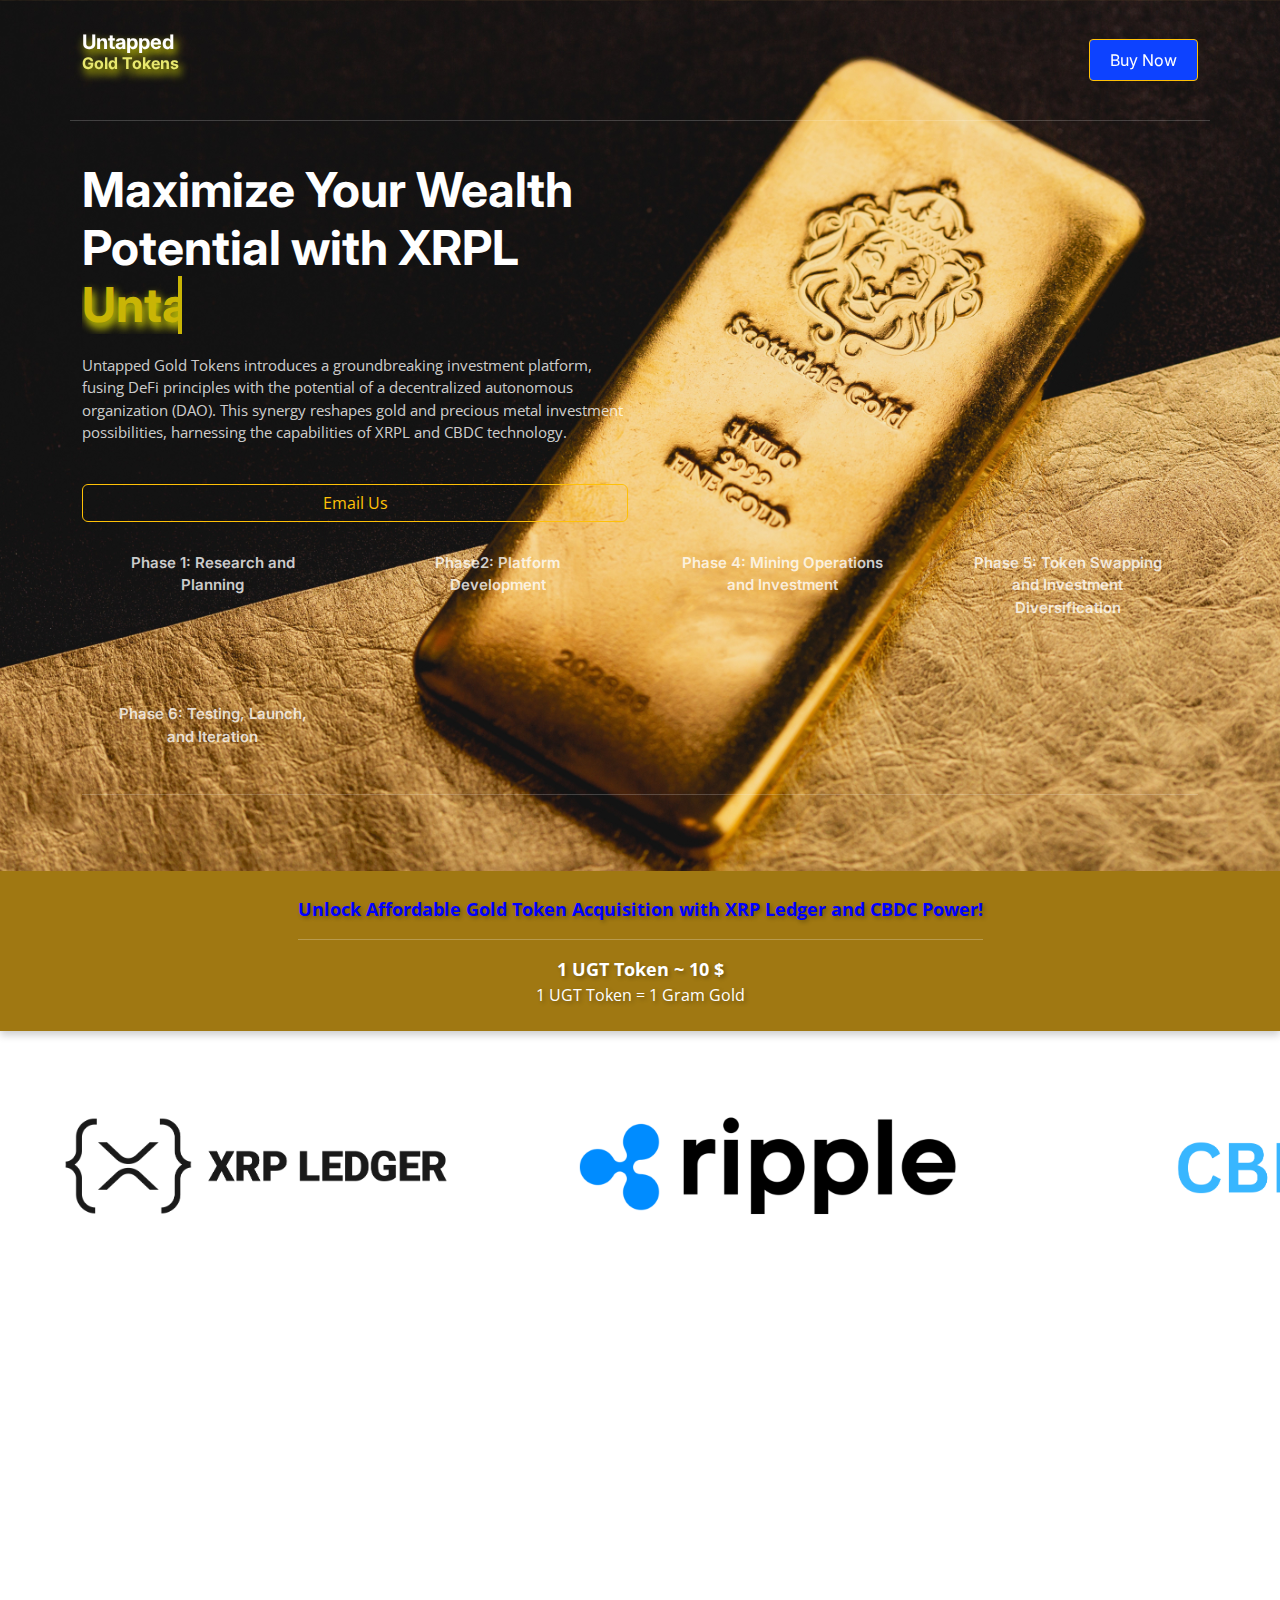
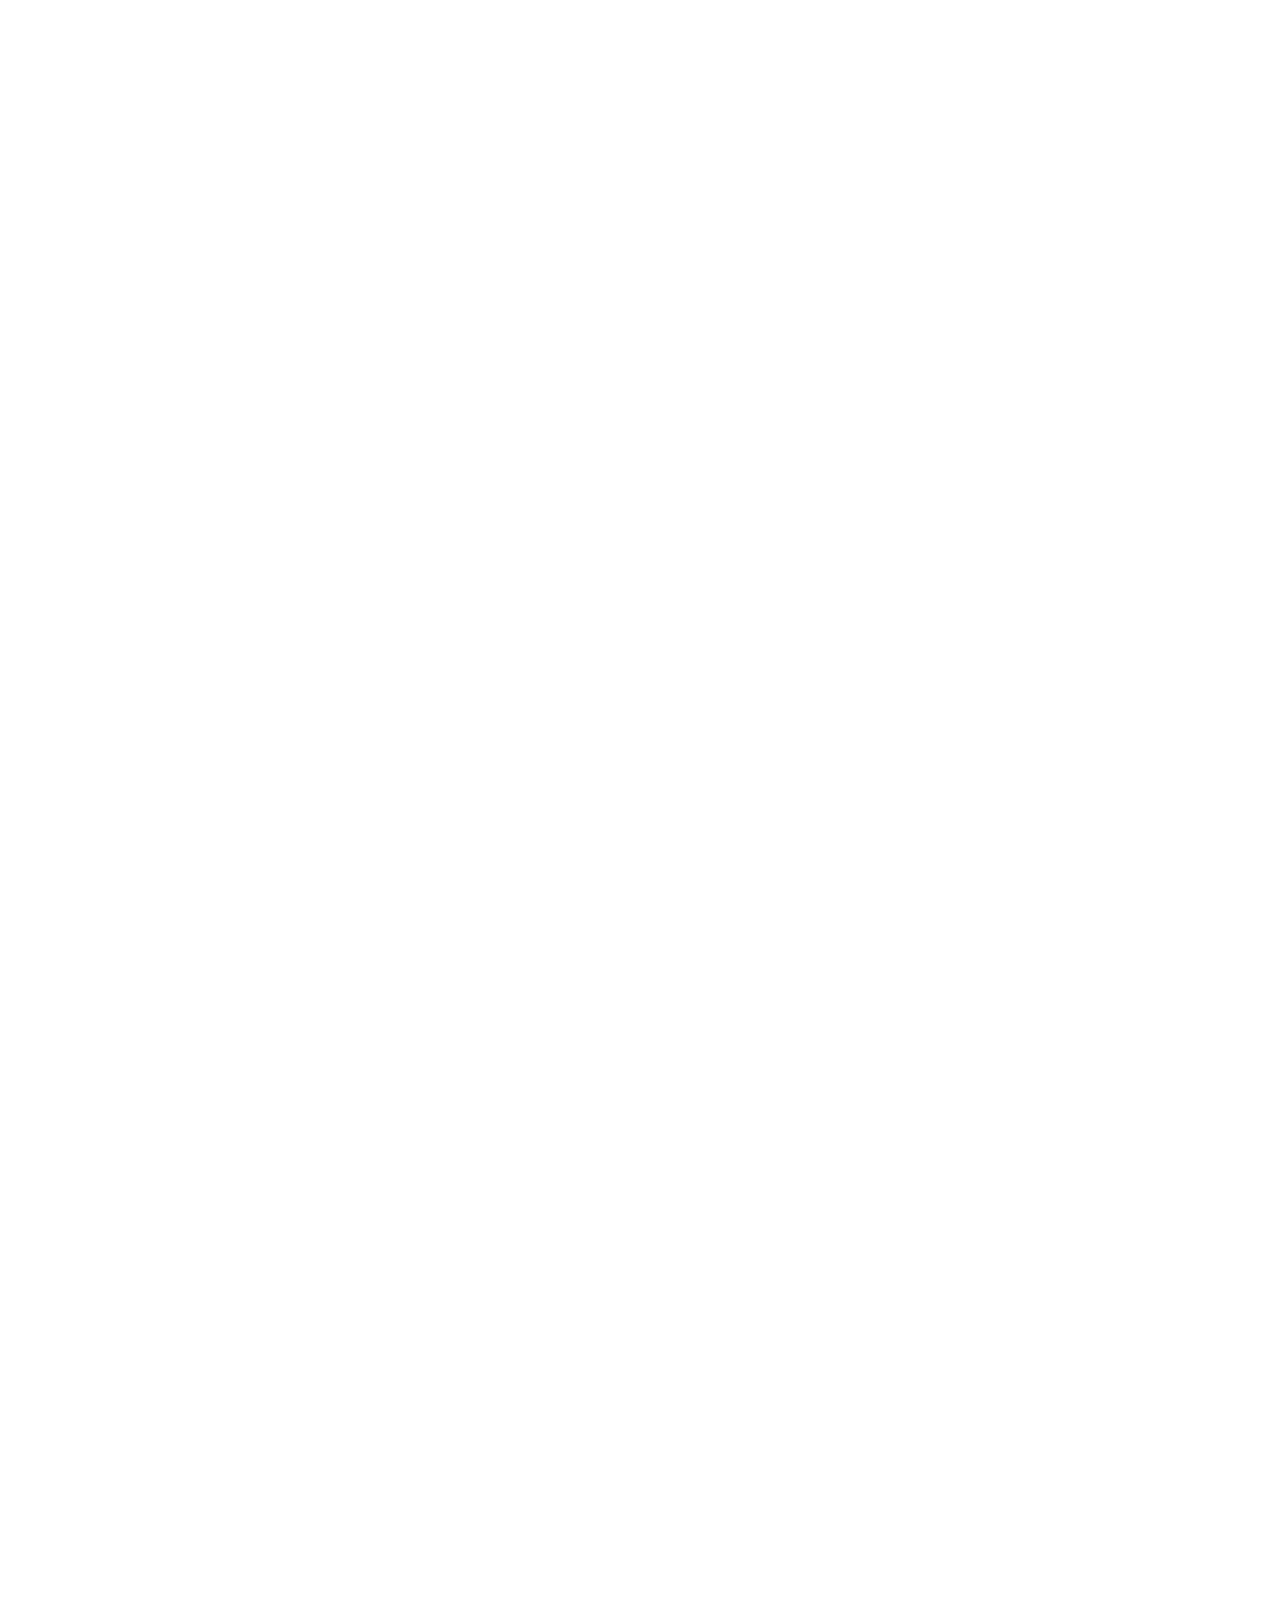
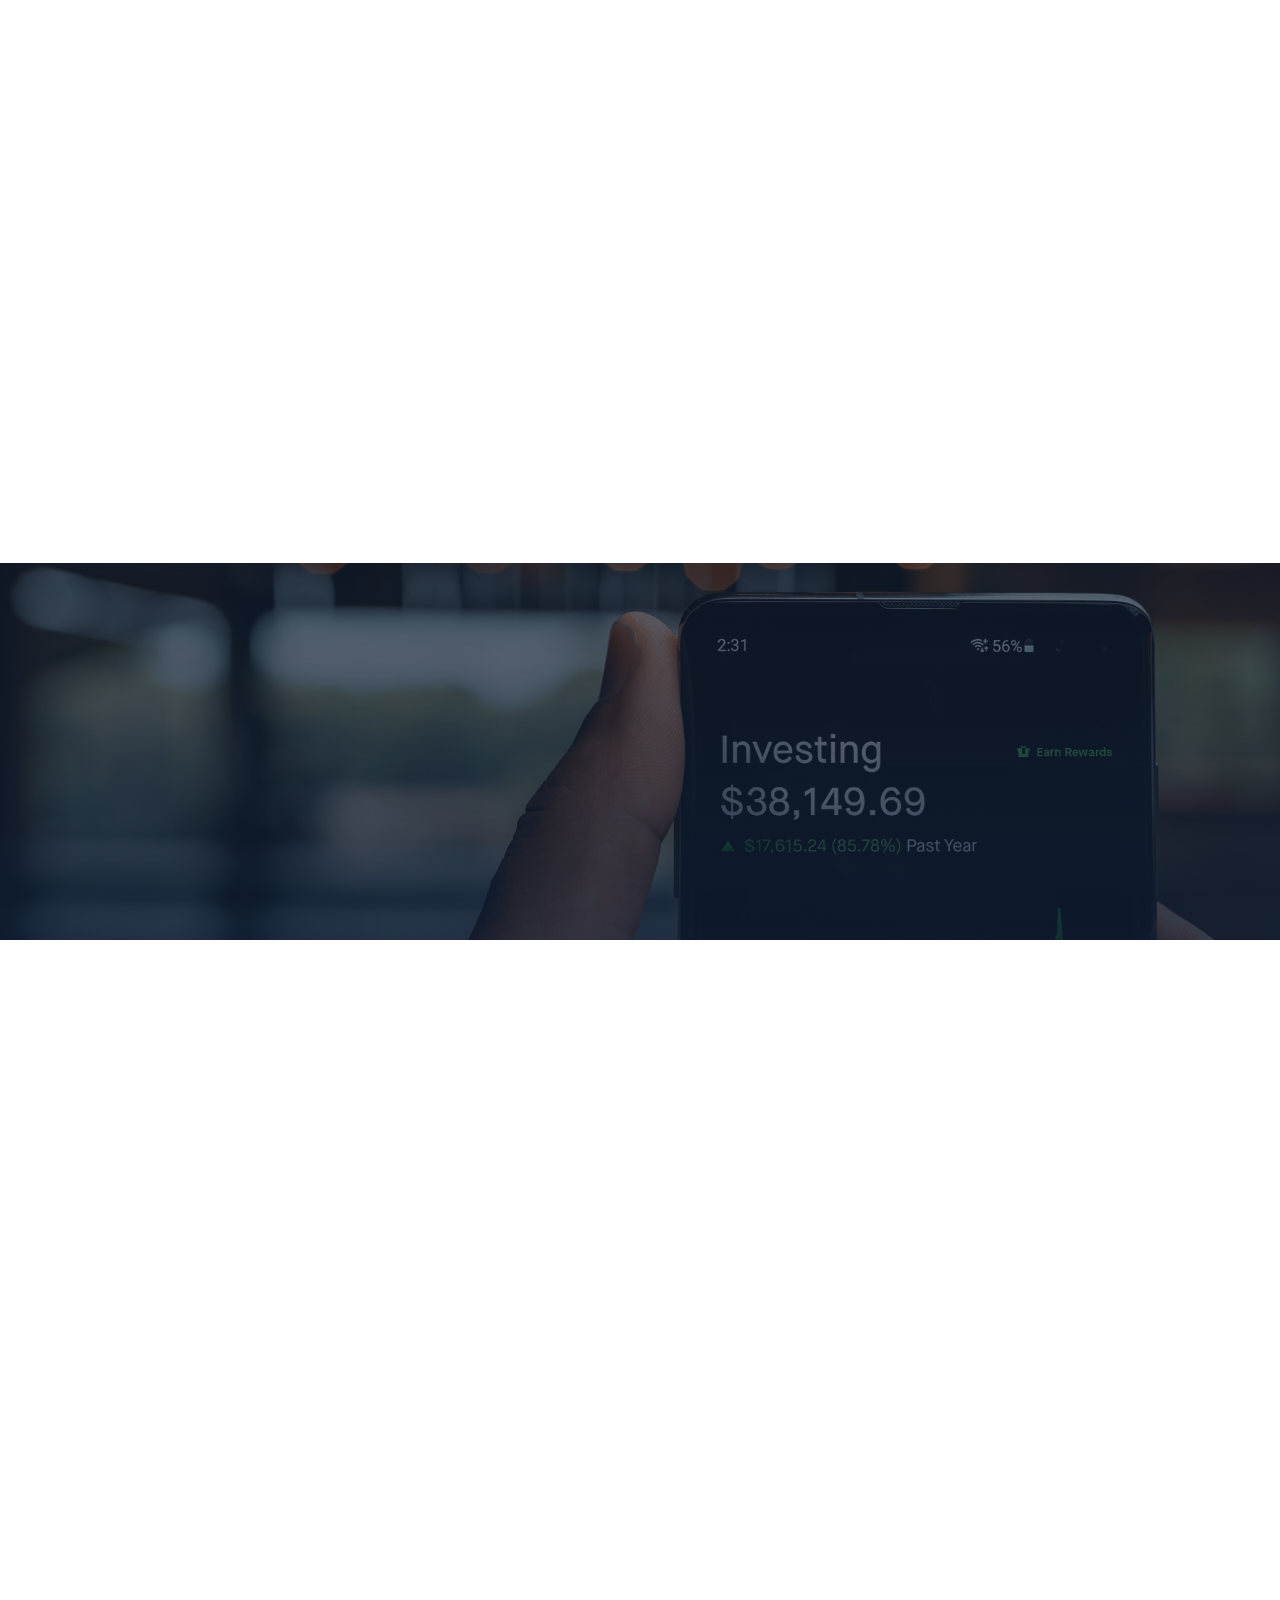
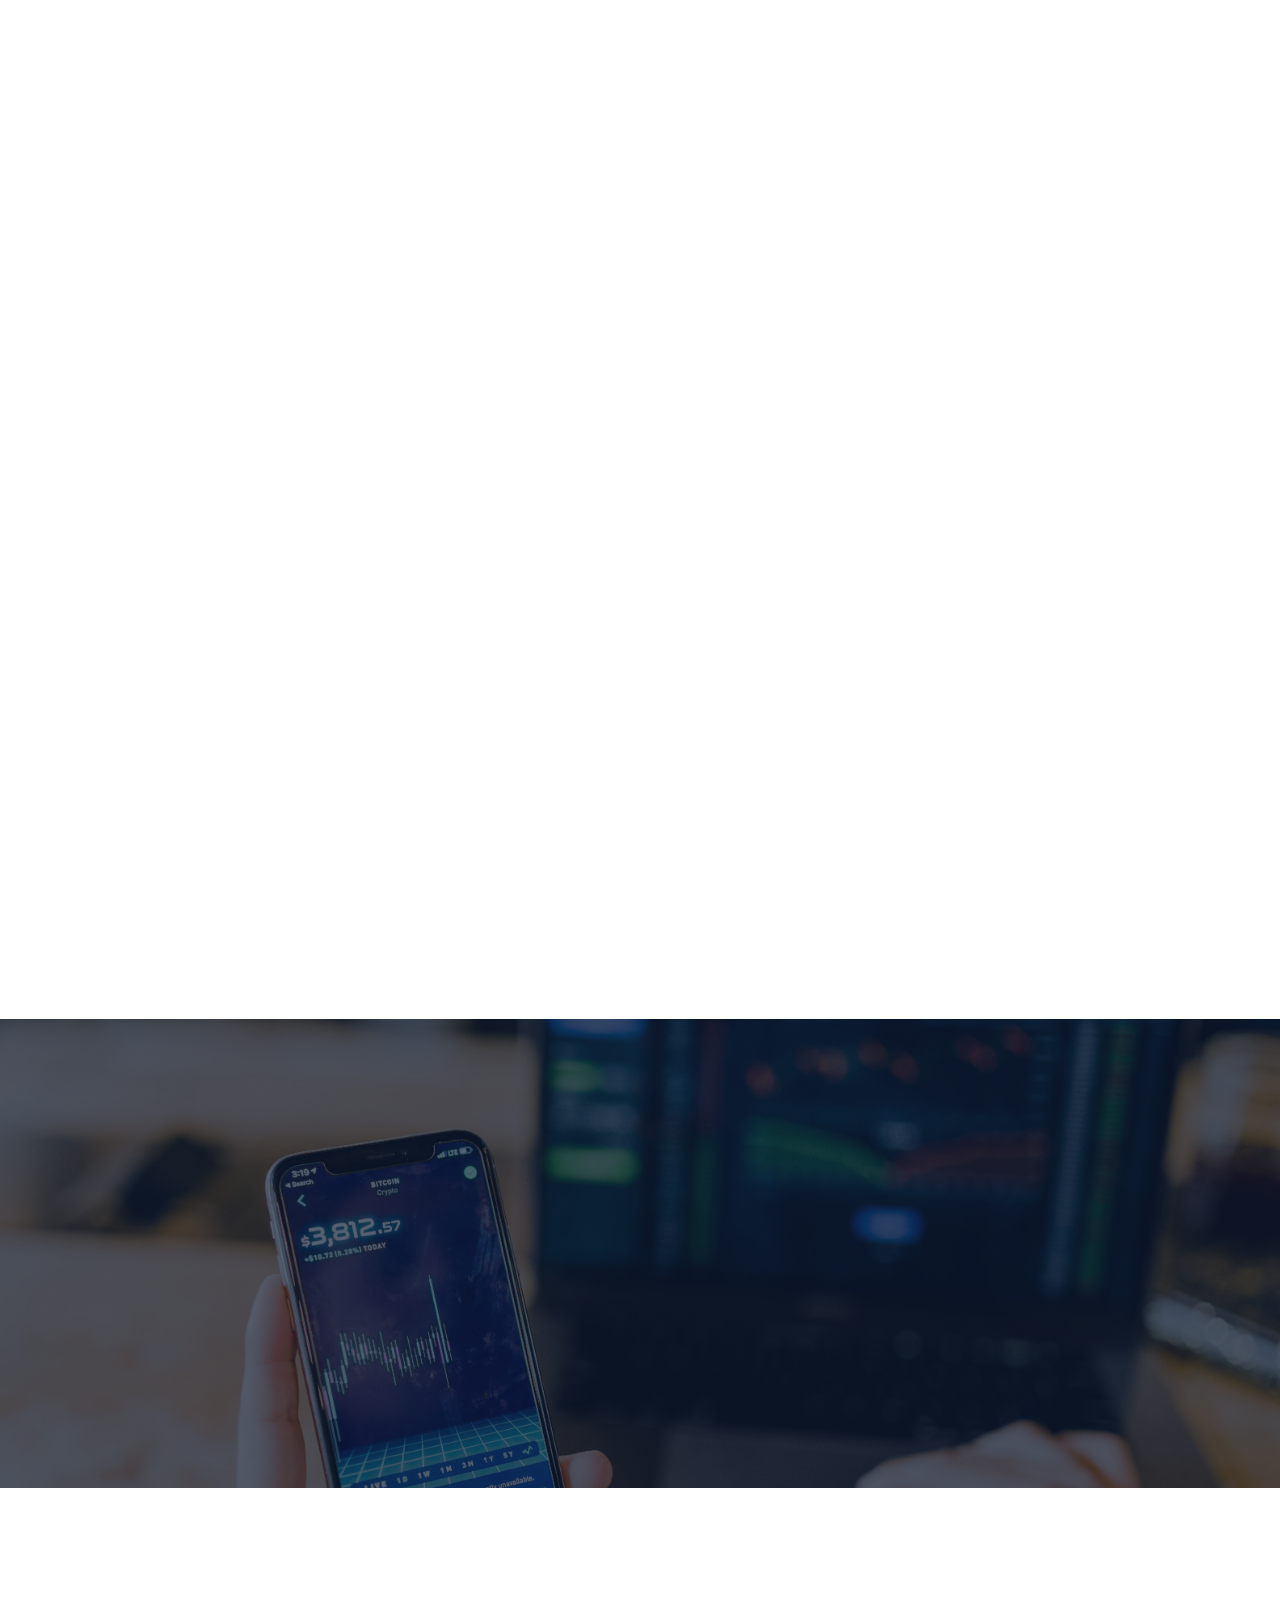
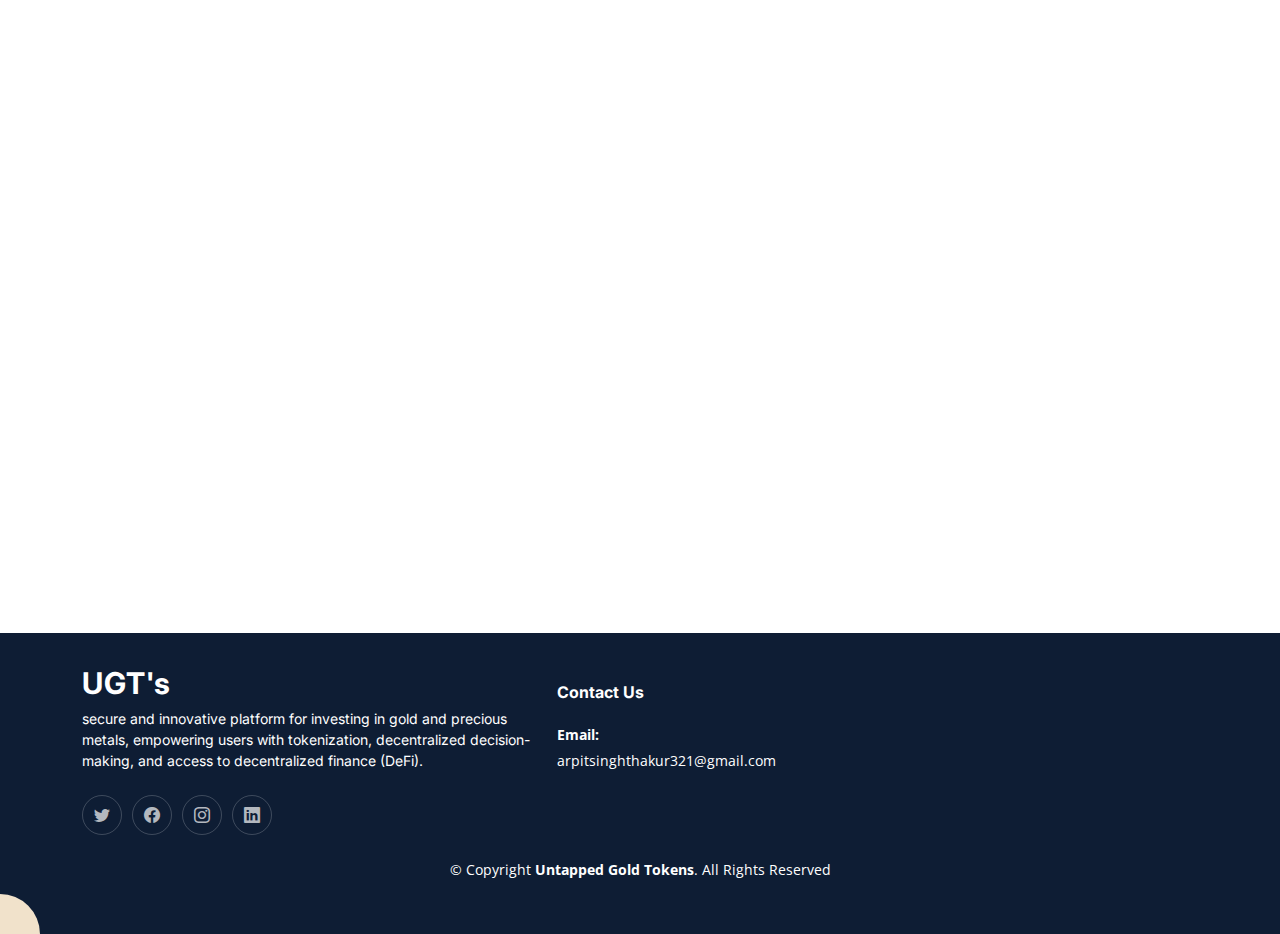
==== commit d2a7ed37: "xumm app" ====
--- a/index.html
+++ b/index.html
@@ -64,7 +64,7 @@
       <nav id="navbar" class="navbar">
         <ul>
           <!-- <li><a class="get-a-quote btn btn-warning" href="https://goldy-dao.vercel.app/">UGT's DAO</a></li> -->
-          <!-- <li><a class="get-a-quote btn btn-warning " href="connectwallet.html">Buy Now</a></li> -->
+          <li><a class="get-a-quote btn btn-warning " href="./xummapp.html">Buy Now</a></li>
         </ul>
       </nav>
 
@@ -154,11 +154,19 @@
   <div class="slider">
     <div class="slider-content">
       <img src="./assets/img/xrp.png" alt="Image 1">
-      <img style="margin: 0 25vw;" src="./assets/img/ripple1.jpg" alt="Image 2">
+      <img src="./assets/img/ripple1.jpg" alt="Image 2">
+      <img src="./assets/img/CBDC.png" alt="Image 3">
+      <img src="./assets/img/xrp.png" alt="Image 1">
+      <img src="./assets/img/ripple1.jpg" alt="Image 2">
+      <img src="./assets/img/CBDC.png" alt="Image 3">
+      <img src="./assets/img/xrp.png" alt="Image 1">
+      <img src="./assets/img/ripple1.jpg" alt="Image 2">
       <img src="./assets/img/CBDC.png" alt="Image 3">
       <!-- Add more images here -->
     </div>
   </div>
+  
+  
 
 
   <main id="main">
--- a/assets/css/slider.css
+++ b/assets/css/slider.css
@@ -1,40 +1,29 @@
+.slider {
+  width: 100%;
+  height: 30vh;
+  display: flex;
+  justify-content: center; /* Center vertically */
+  overflow: hidden;
+}
 
-  .slider {
-    width: 100%;
-    height: 40vh;
-    display: flex;
- /* Center vertically */
-    justify-content: center;
-    overflow: hidden;
+.slider-content {
+  display: flex;
+  animation: slide 15s infinite linear; /* Adjust timing for your preference */
+}
+
+.slider-content img {
+  width: 30%;
+  height: auto;
+  object-fit: contain;
+  margin: 0 5vw; /* Center horizontally */
+}
+
+@keyframes slide {
+  0% {
+    transform: translateX(0);
   }
   
-  .slider-content {
-    display: flex;
-    animation: slide 10s infinite linear;
+  100% {
+    transform: translateX(-200%); /* Adjust for the number of images */
   }
-  
-  .slider-content img {
-    width: 100%;
-    height: 40vh;
-    object-fit: contain;
-    margin: 0 auto; /* Center horizontally */
-  }
-  
-  @keyframes slide {
-    0%, 100% {
-      transform: translateX(0);
-    }
-    
-    25% {
-      transform: translateX(0);
-    }
-    
-    30%, 55% {
-      transform: translateX(-100%);
-    }
-    
-    60%, 85% {
-      transform: translateX(-200%);
-    }
-  }
-  +}
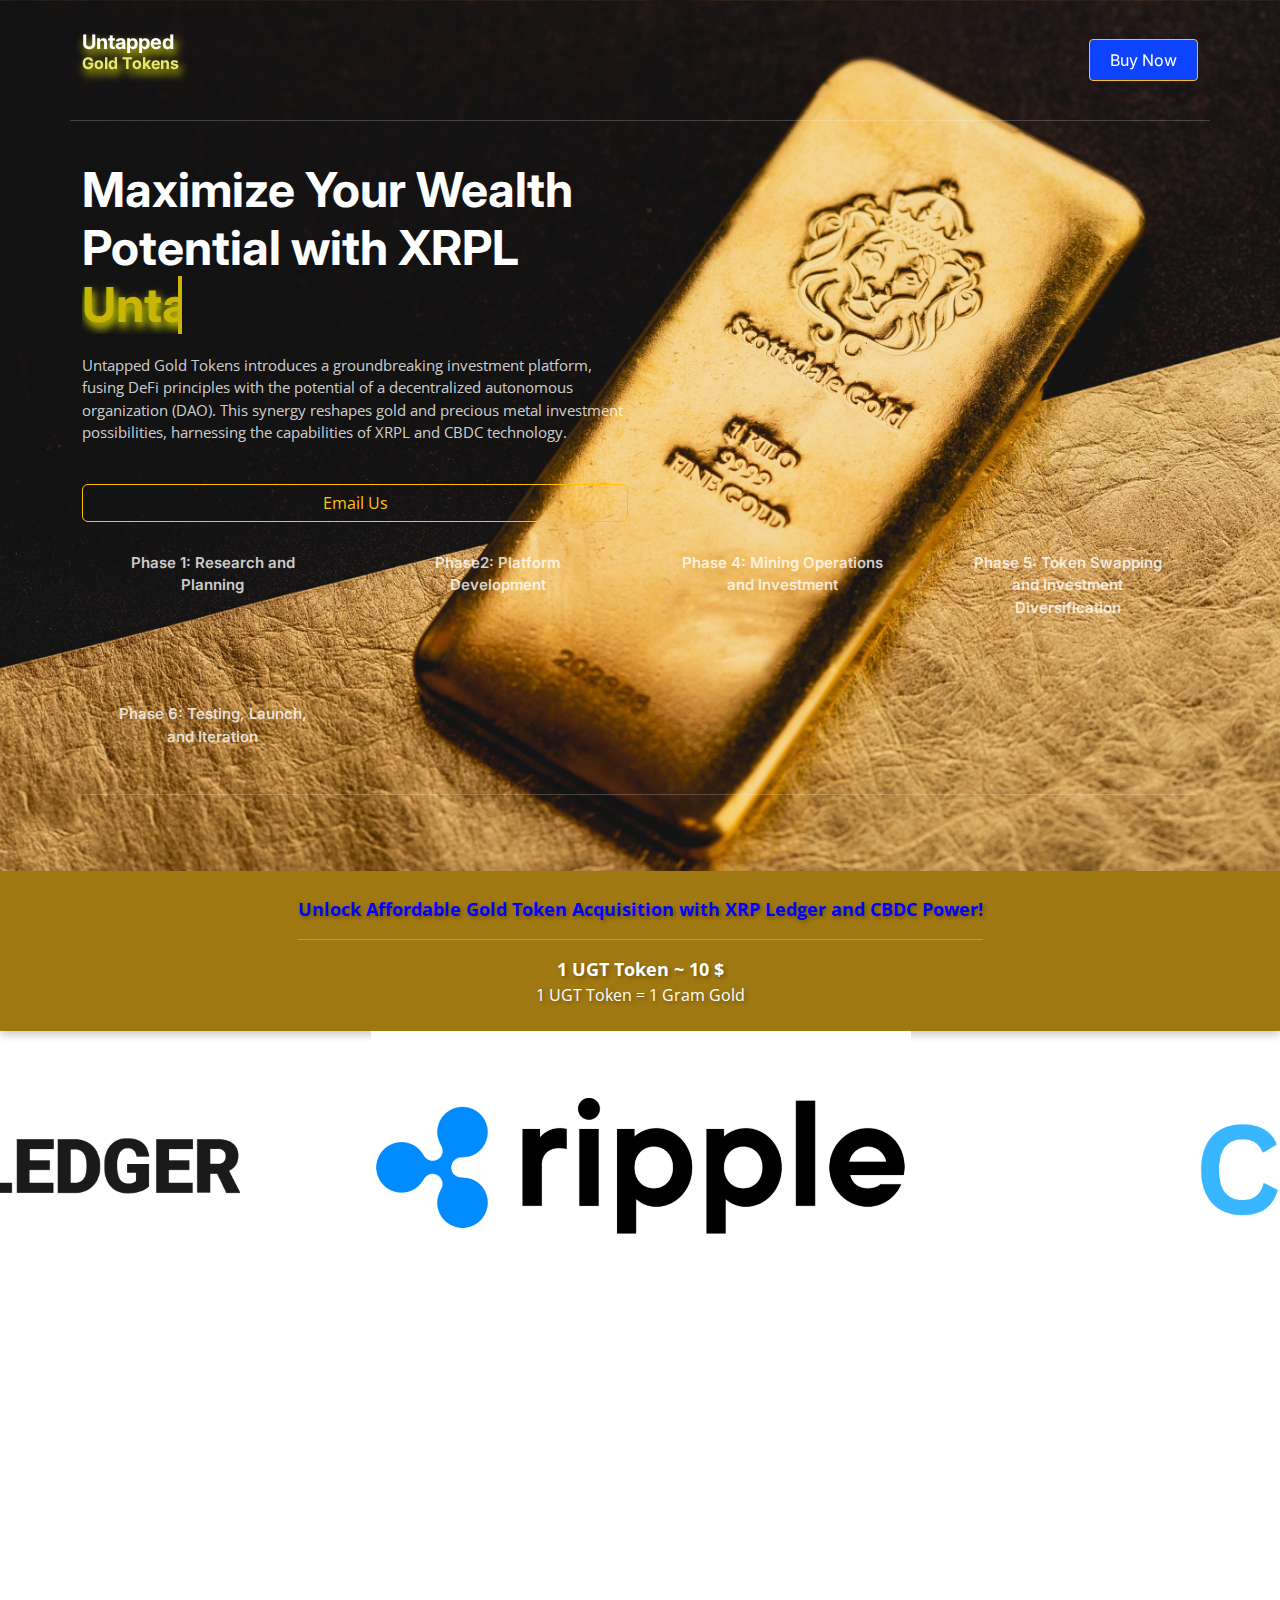
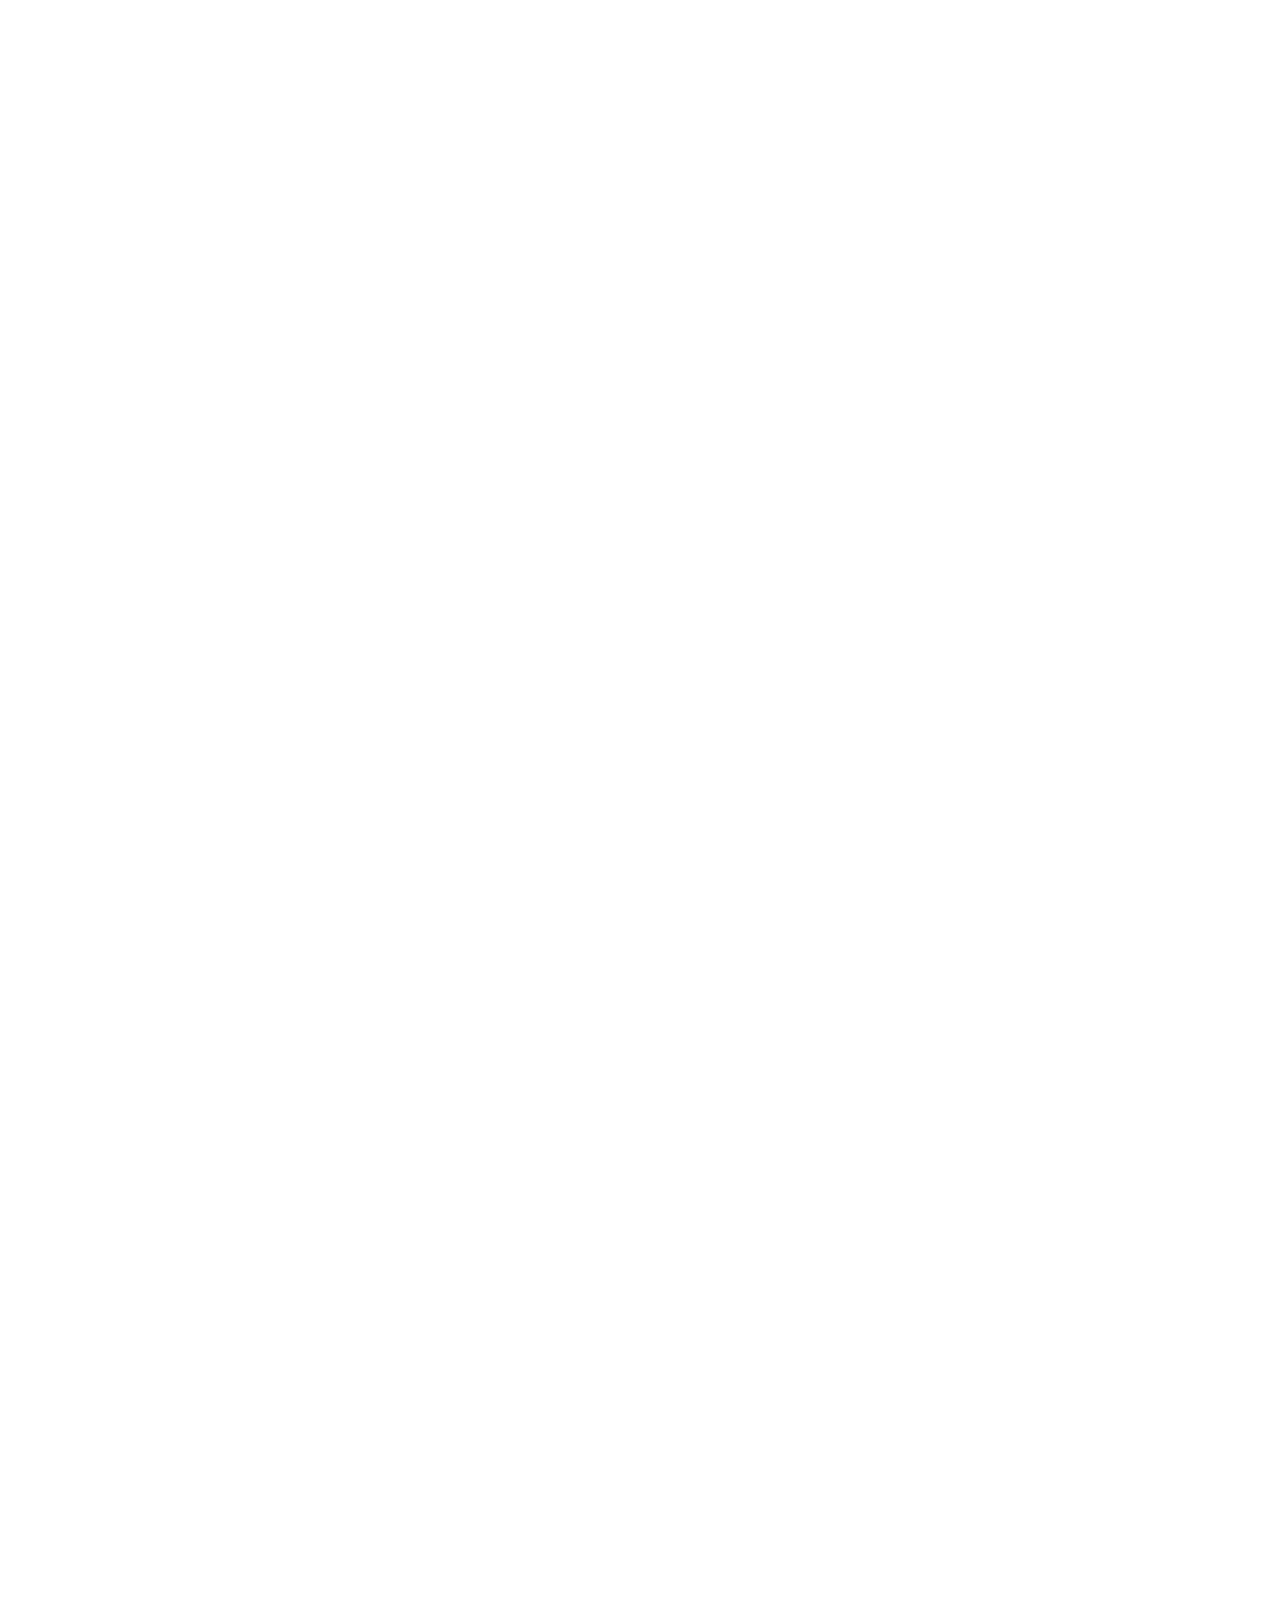
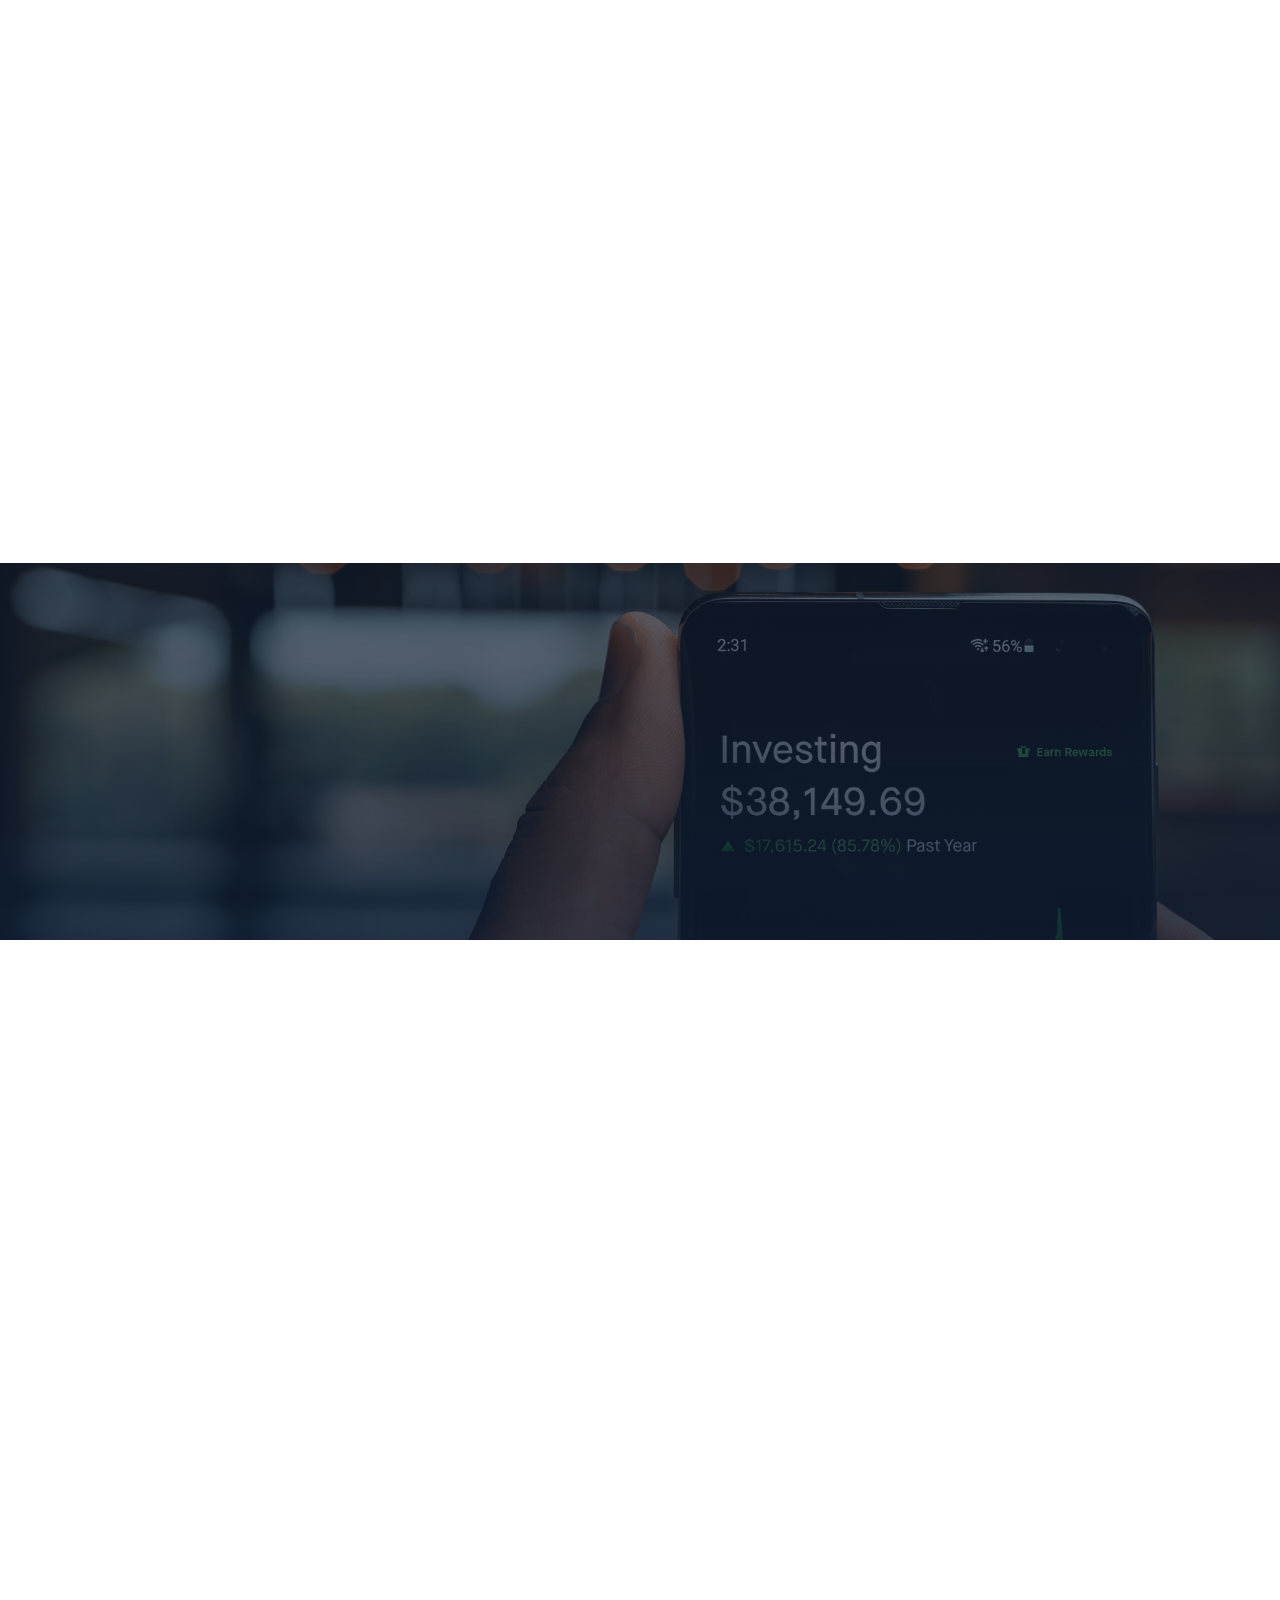
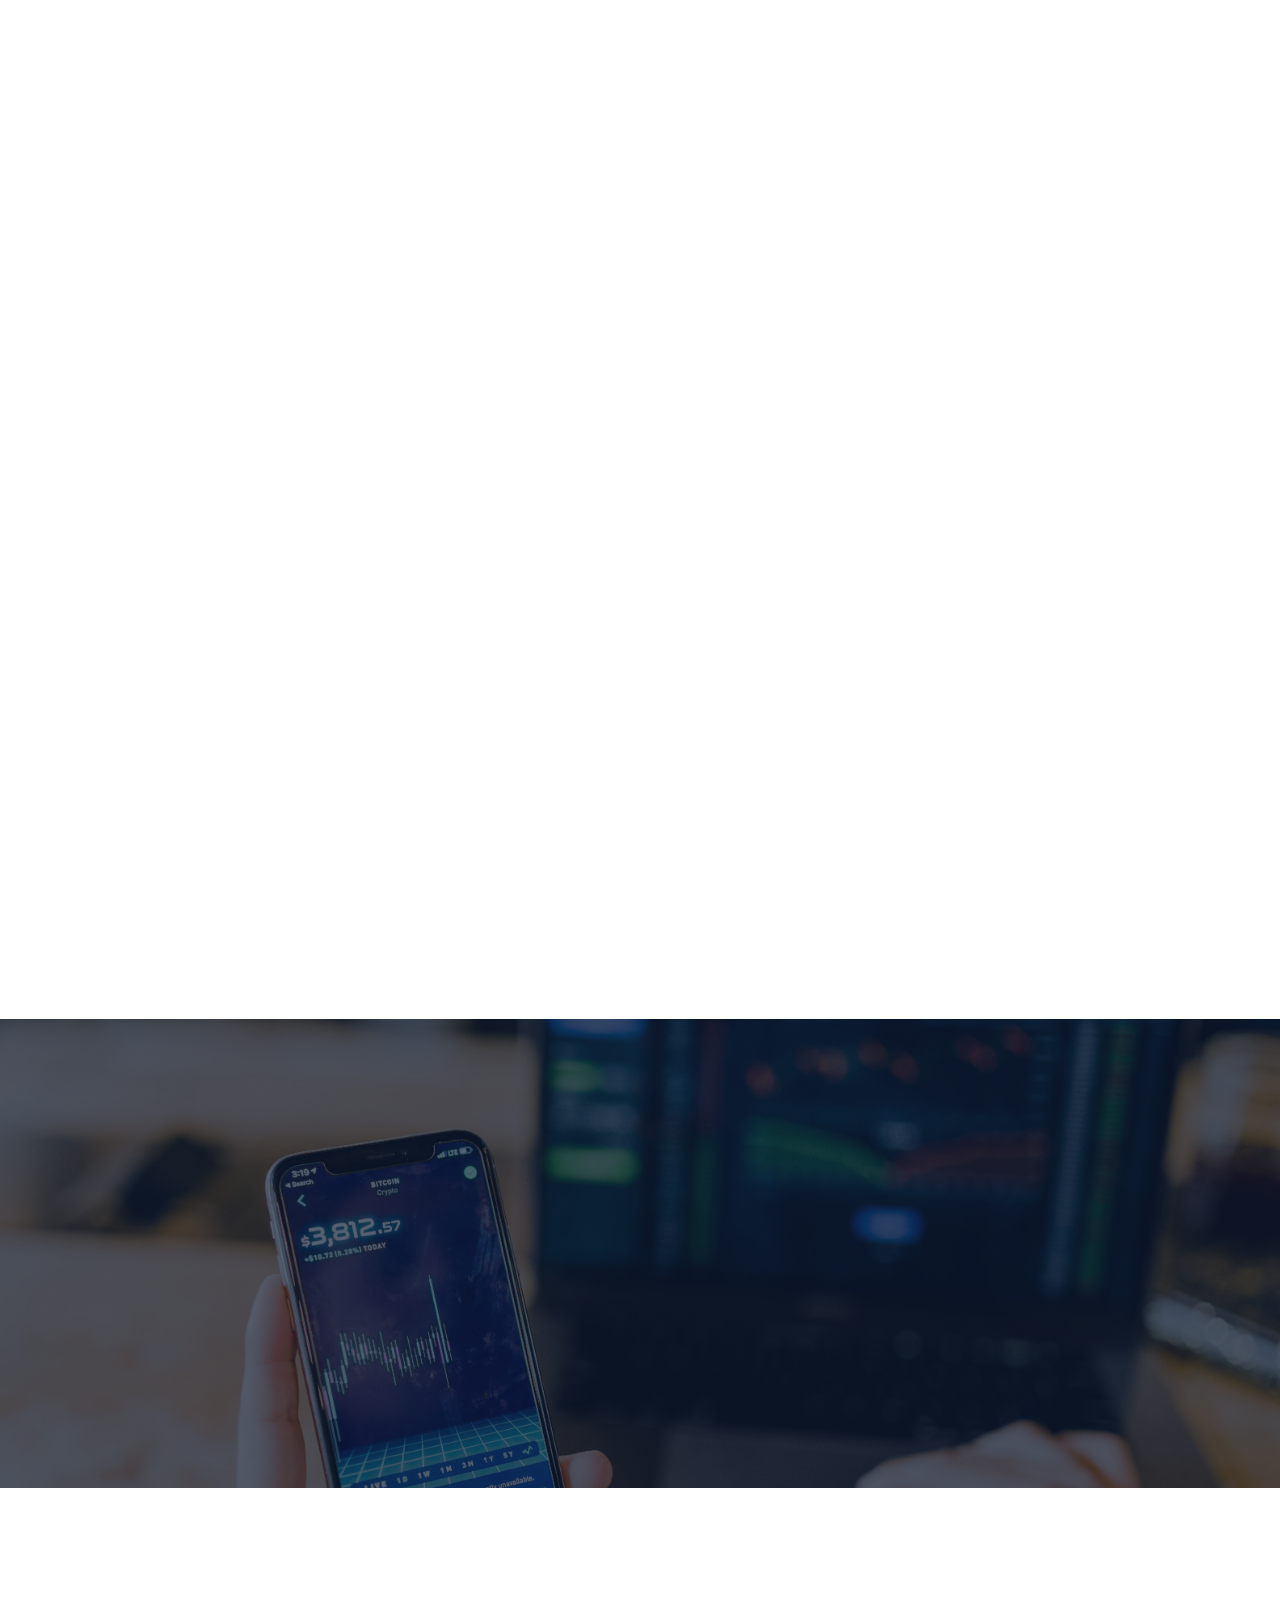
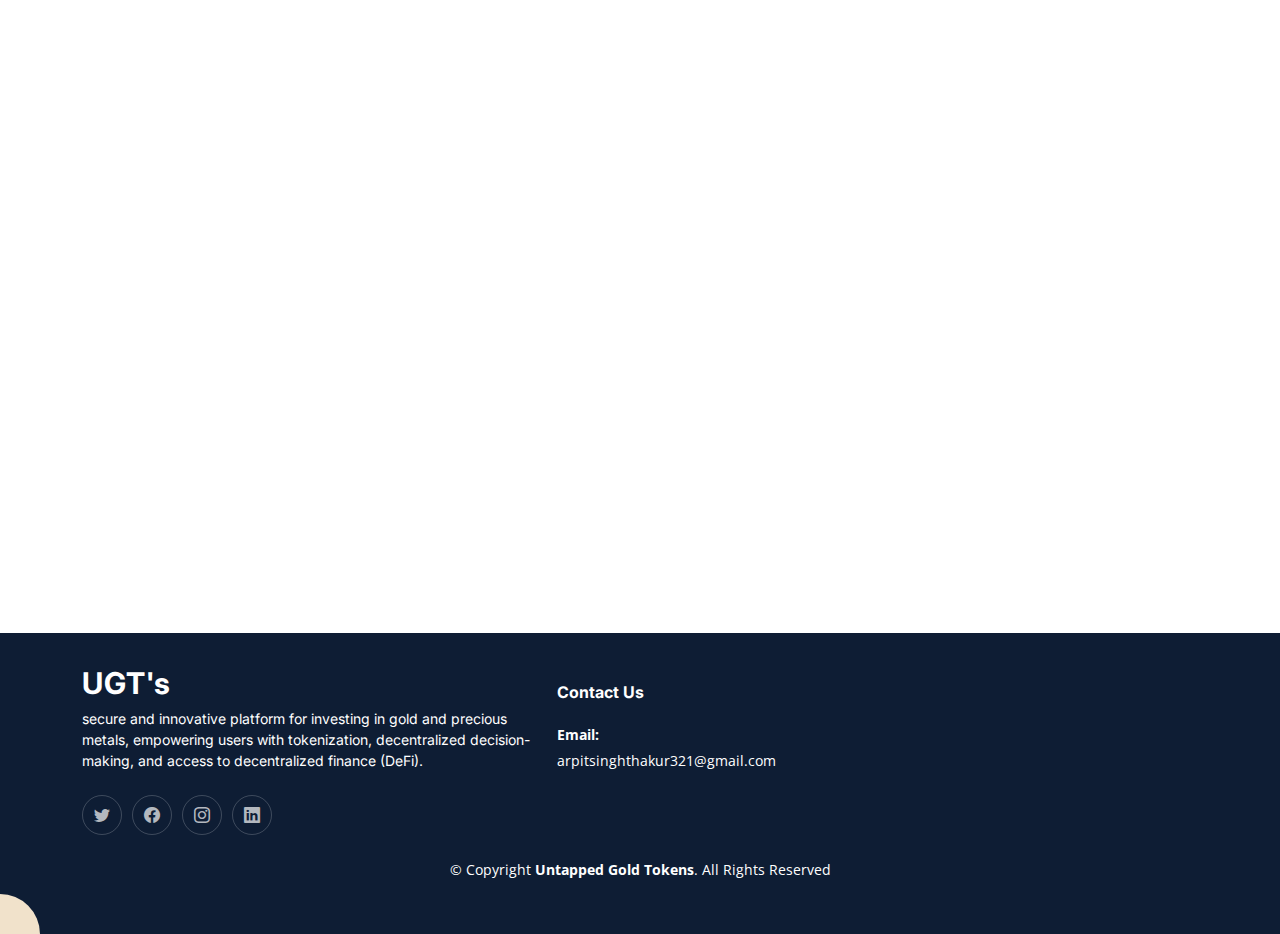
==== commit ae618d81: "final submit" ====
--- a/index.html
+++ b/index.html
@@ -64,7 +64,7 @@
       <nav id="navbar" class="navbar">
         <ul>
           <!-- <li><a class="get-a-quote btn btn-warning" href="https://goldy-dao.vercel.app/">UGT's DAO</a></li> -->
-          <li><a class="get-a-quote btn btn-warning " href="./xummapp.html">Buy Now</a></li>
+          <li><a class="get-a-quote btn btn-warning " href="./connectwallet.html">Buy Now</a></li>
         </ul>
       </nav>
 
@@ -156,12 +156,21 @@
       <img src="./assets/img/xrp.png" alt="Image 1">
       <img src="./assets/img/ripple1.jpg" alt="Image 2">
       <img src="./assets/img/CBDC.png" alt="Image 3">
+      <img src="./assets/img/xumm.jpg" alt="Image 4">
+      <img src="./assets/img/tangem.png" alt="Image 5">
+      <img src="./assets/img/xrp-services.png" alt="Image 6">
       <img src="./assets/img/xrp.png" alt="Image 1">
       <img src="./assets/img/ripple1.jpg" alt="Image 2">
       <img src="./assets/img/CBDC.png" alt="Image 3">
+      <img src="./assets/img/xumm.jpg" alt="Image 4">
+      <img src="./assets/img/tangem.png" alt="Image 5">
+      <img src="./assets/img/xrp-services.png" alt="Image 6">
       <img src="./assets/img/xrp.png" alt="Image 1">
       <img src="./assets/img/ripple1.jpg" alt="Image 2">
       <img src="./assets/img/CBDC.png" alt="Image 3">
+      <img src="./assets/img/xumm.jpg" alt="Image 4">
+      <img src="./assets/img/tangem.png" alt="Image 5">
+      <img src="./assets/img/xrp-services.png" alt="Image 6">
       <!-- Add more images here -->
     </div>
   </div>
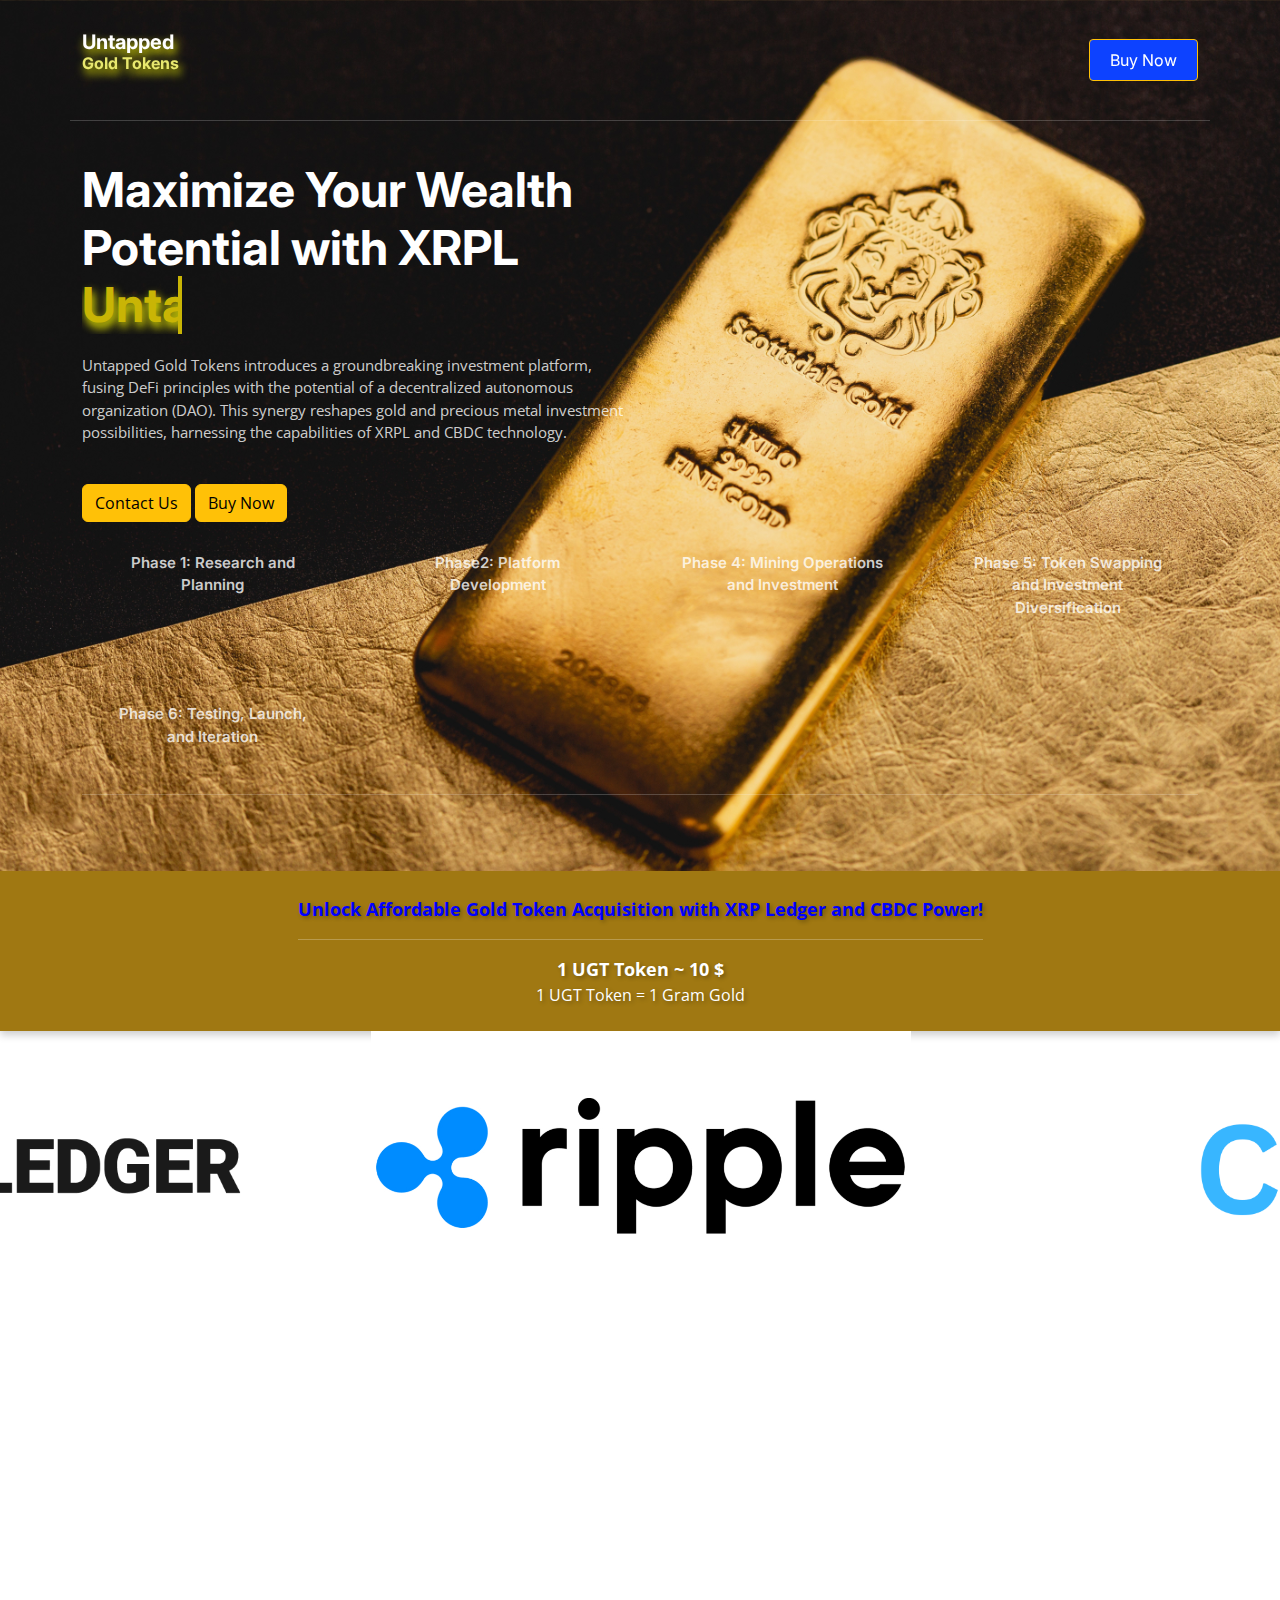
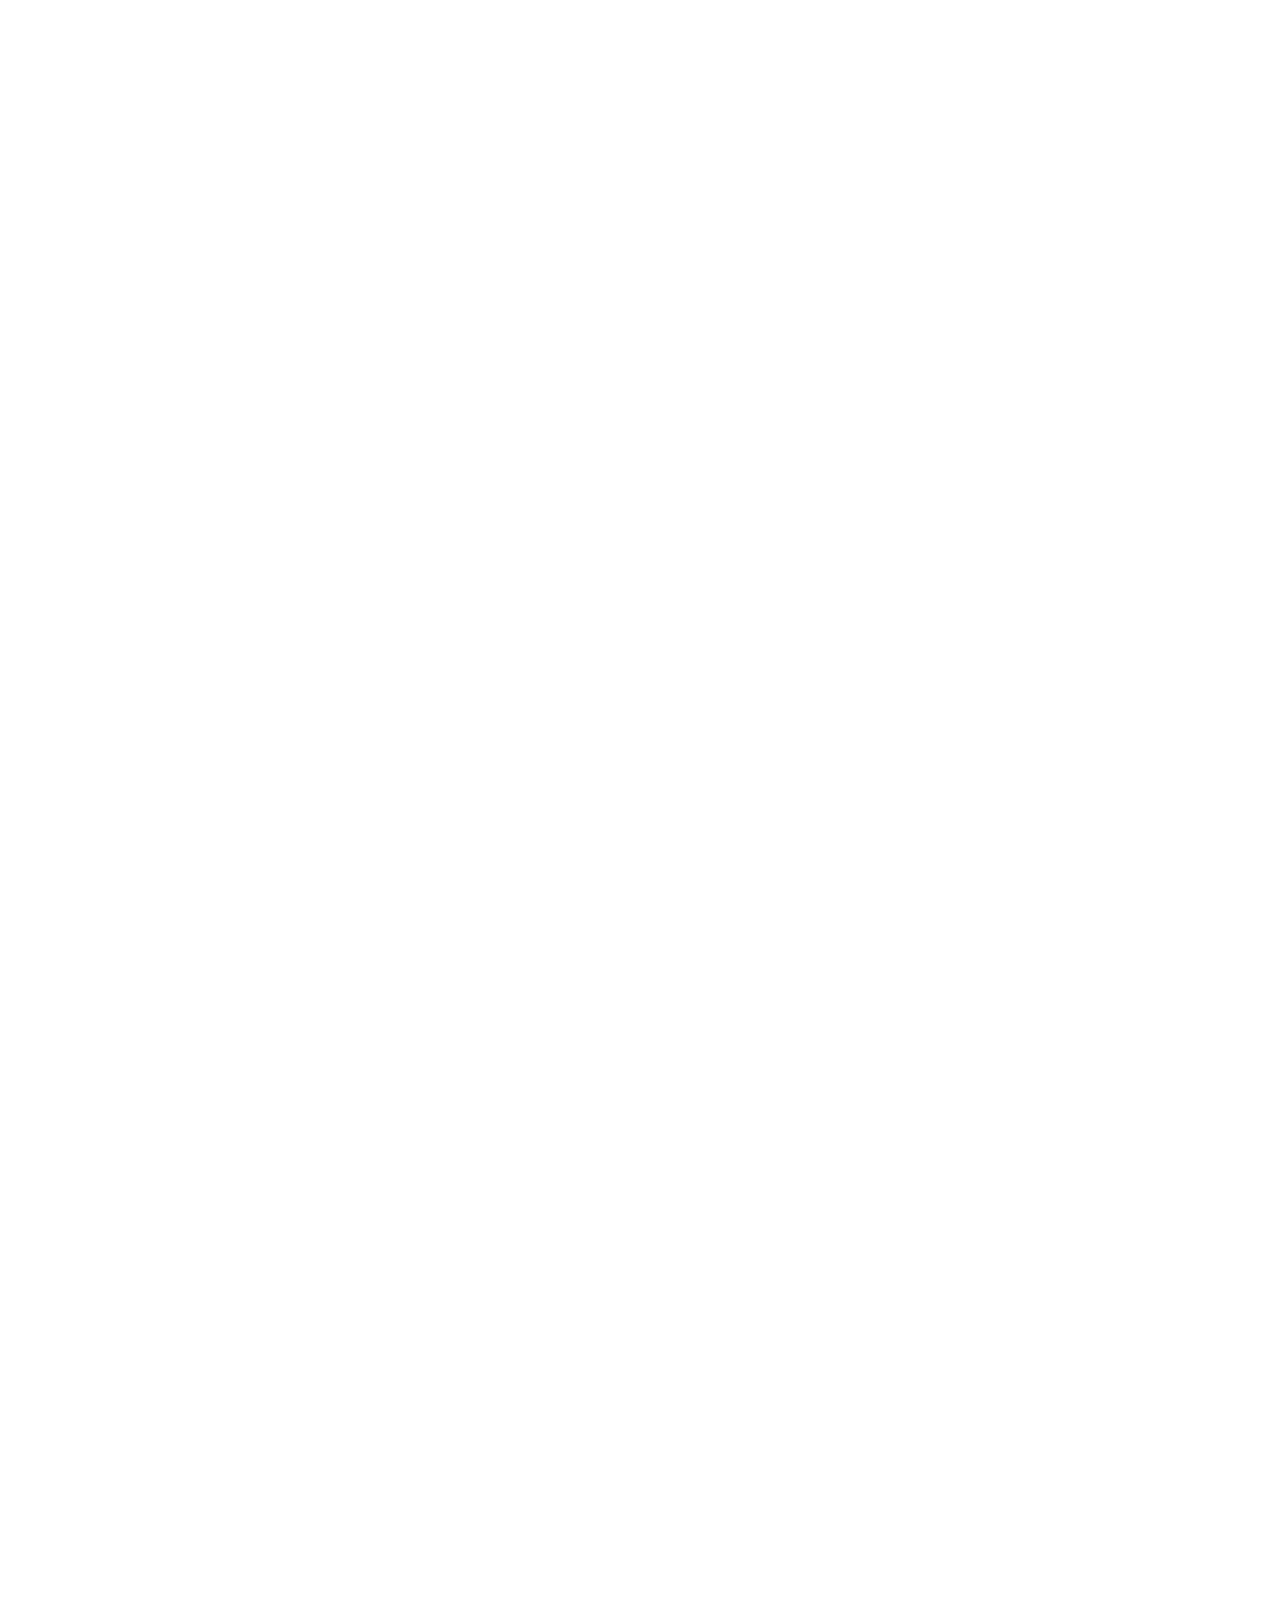
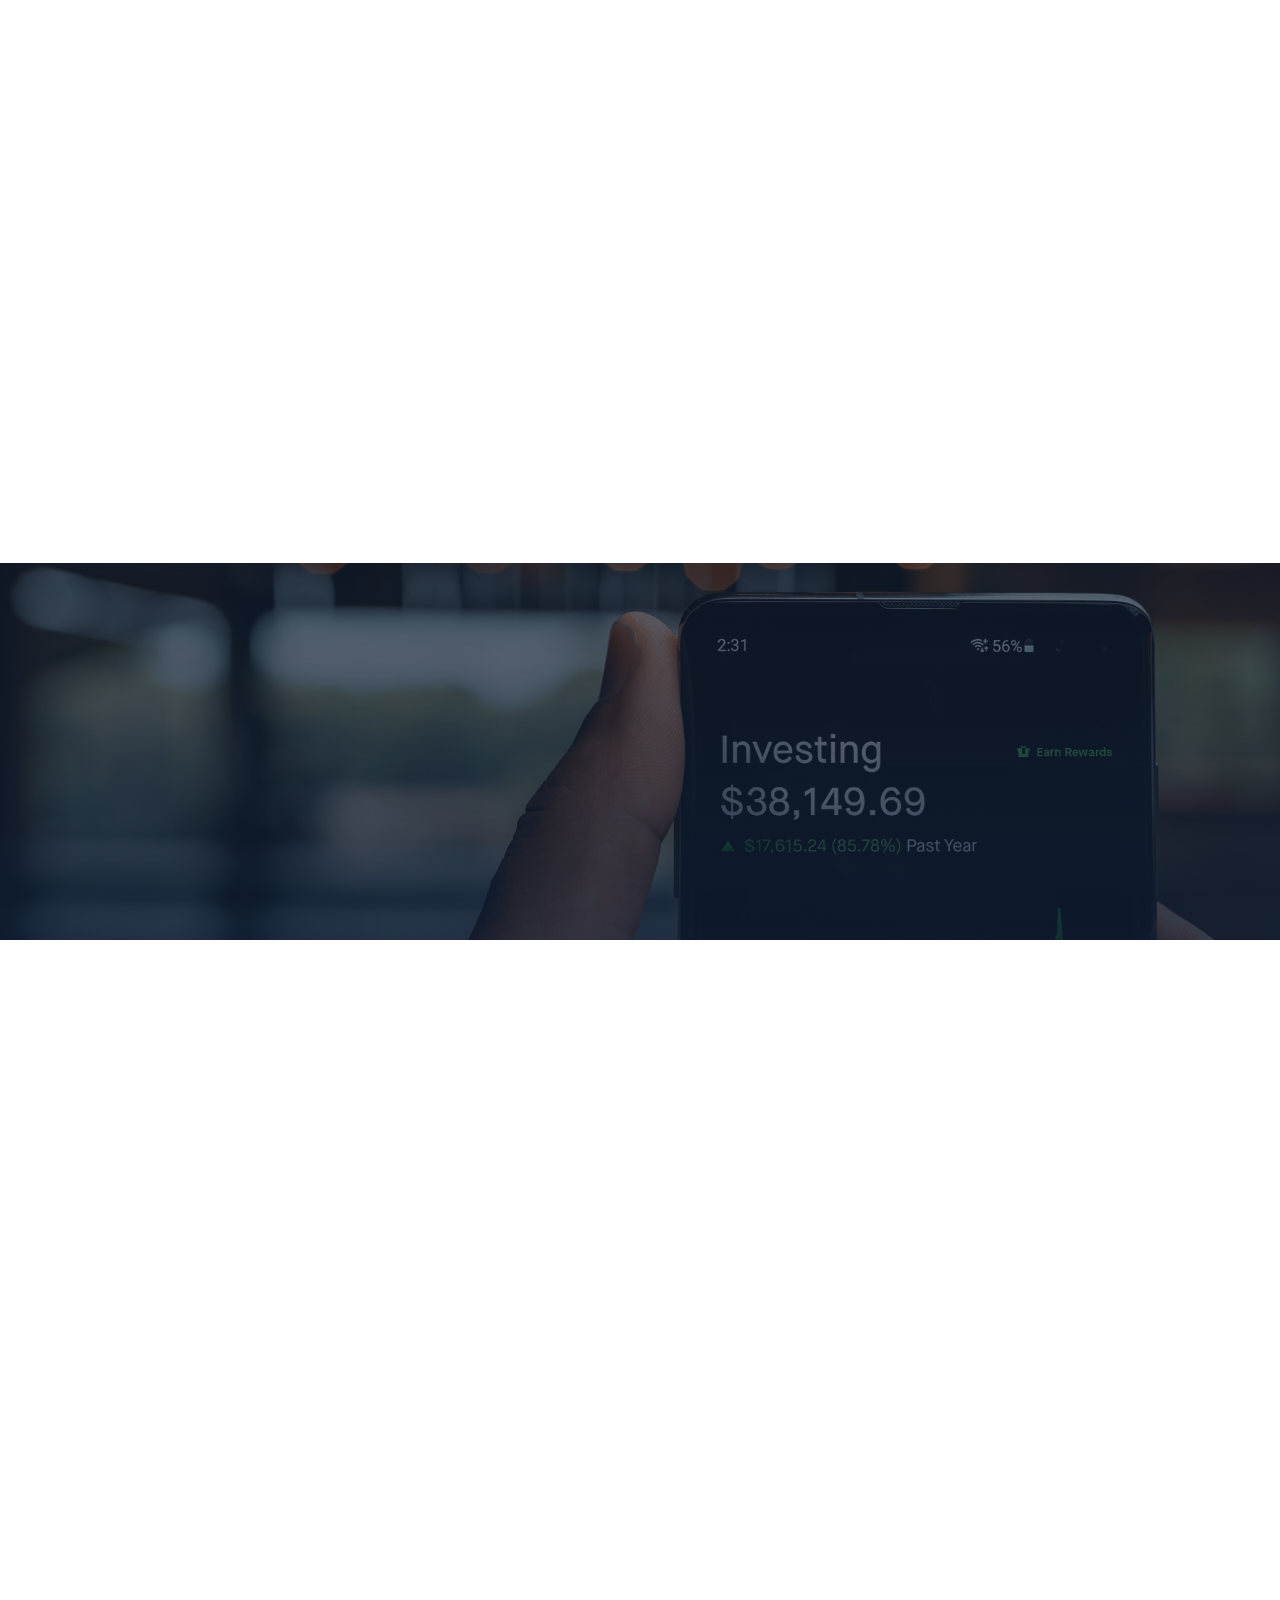
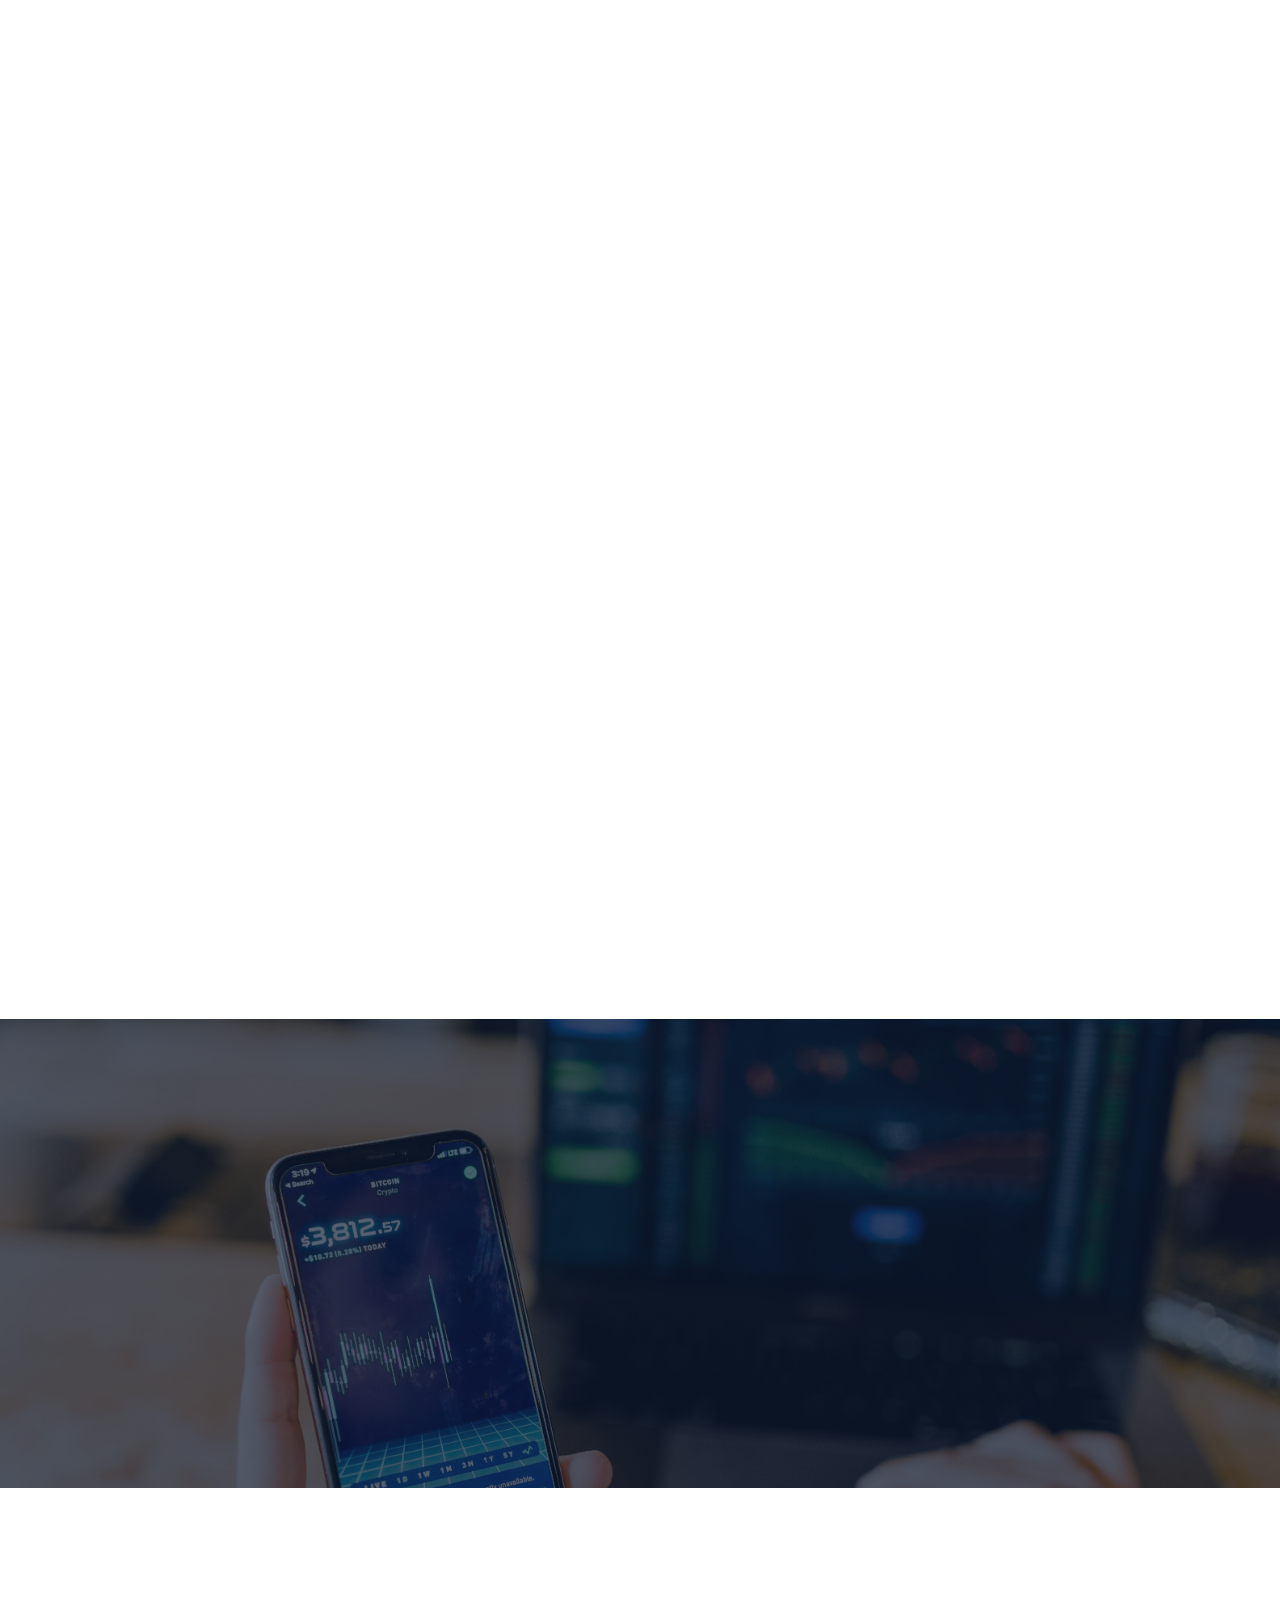
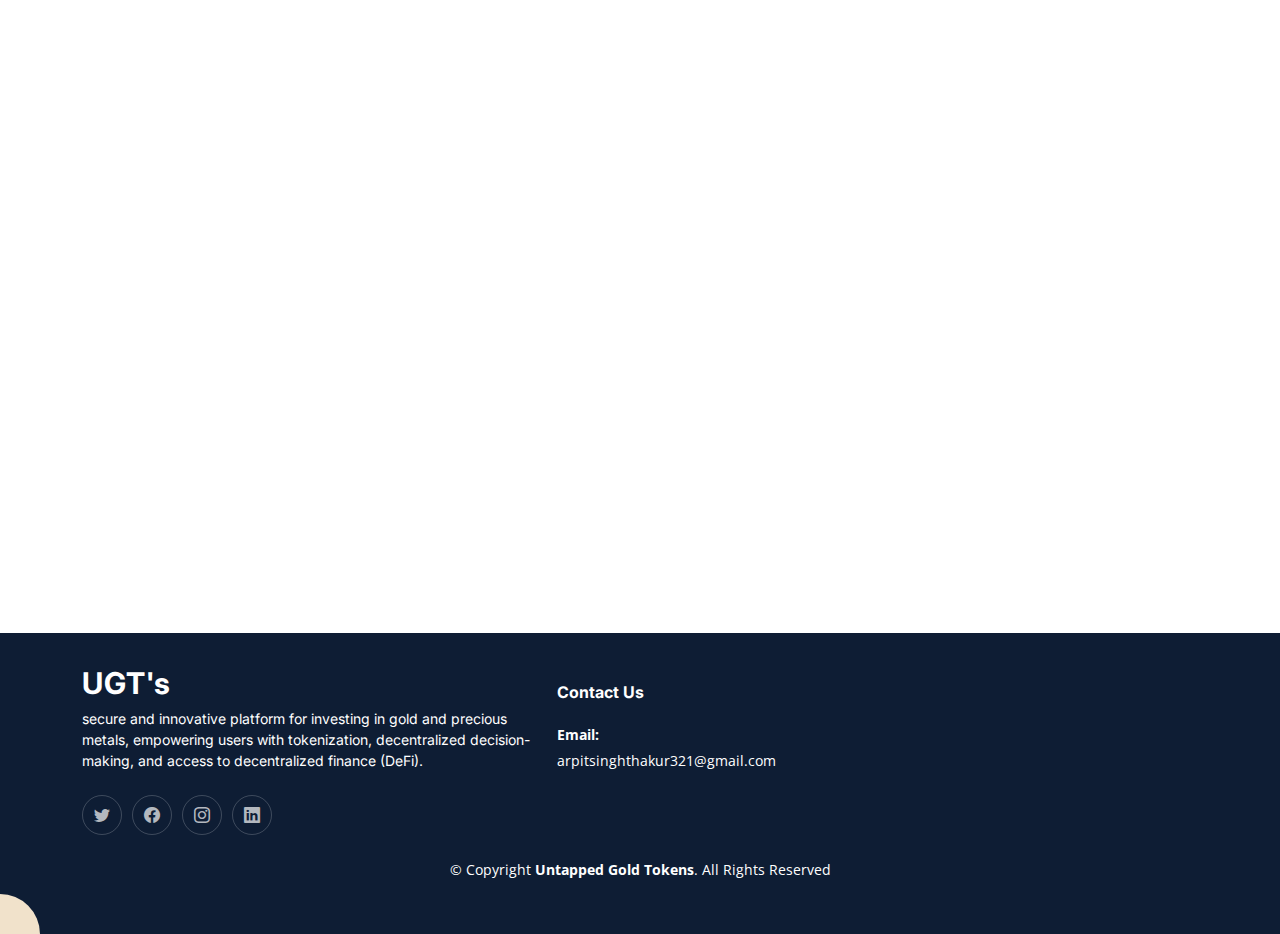
==== commit 982ebc81: "submit form" ====
--- a/index.html
+++ b/index.html
@@ -37,6 +37,7 @@
         window.location.href = 'mailto:arpitsinghthakur321@gmail.com?subject=Hey,%20I%20want%20to%20know%20about%20your%20project.';
     }
 </script>
+<script async src="https://tally.so/widgets/embed.js"></script>
 
 </head>
 
@@ -84,10 +85,15 @@
           <p data-aos="fade-up" data-aos-delay="100"> Untapped Gold Tokens introduces a groundbreaking investment platform, fusing DeFi principles with the potential of a decentralized autonomous organization (DAO). This synergy reshapes gold and precious metal investment possibilities, harnessing the capabilities of XRPL and CBDC technology.  </p>
 
 
-            <button type="submit" class="btn btn-outline-warning" onclick="sendEmail()">Email Us</button>
-
-
-        </div>
+            <!-- <button type="submit" class="btn btn-outline-warning" onclick="sendEmail()">Email Us</button> -->
+       <div>
+
+        <button class="btn btn-warning" data-tally-open="3qDE9d" data-tally-layout="modal" data-tally-width="520" data-tally-hide-title="1" data-tally-emoji-text="👋" data-tally-emoji-animation="wave">Contact Us</button>
+
+        <a class="get-a-quote btn btn-warning " href="./connectwallet.html">Buy Now</a>
+       </div>
+       
+          </div>
 
         <hr>
 
